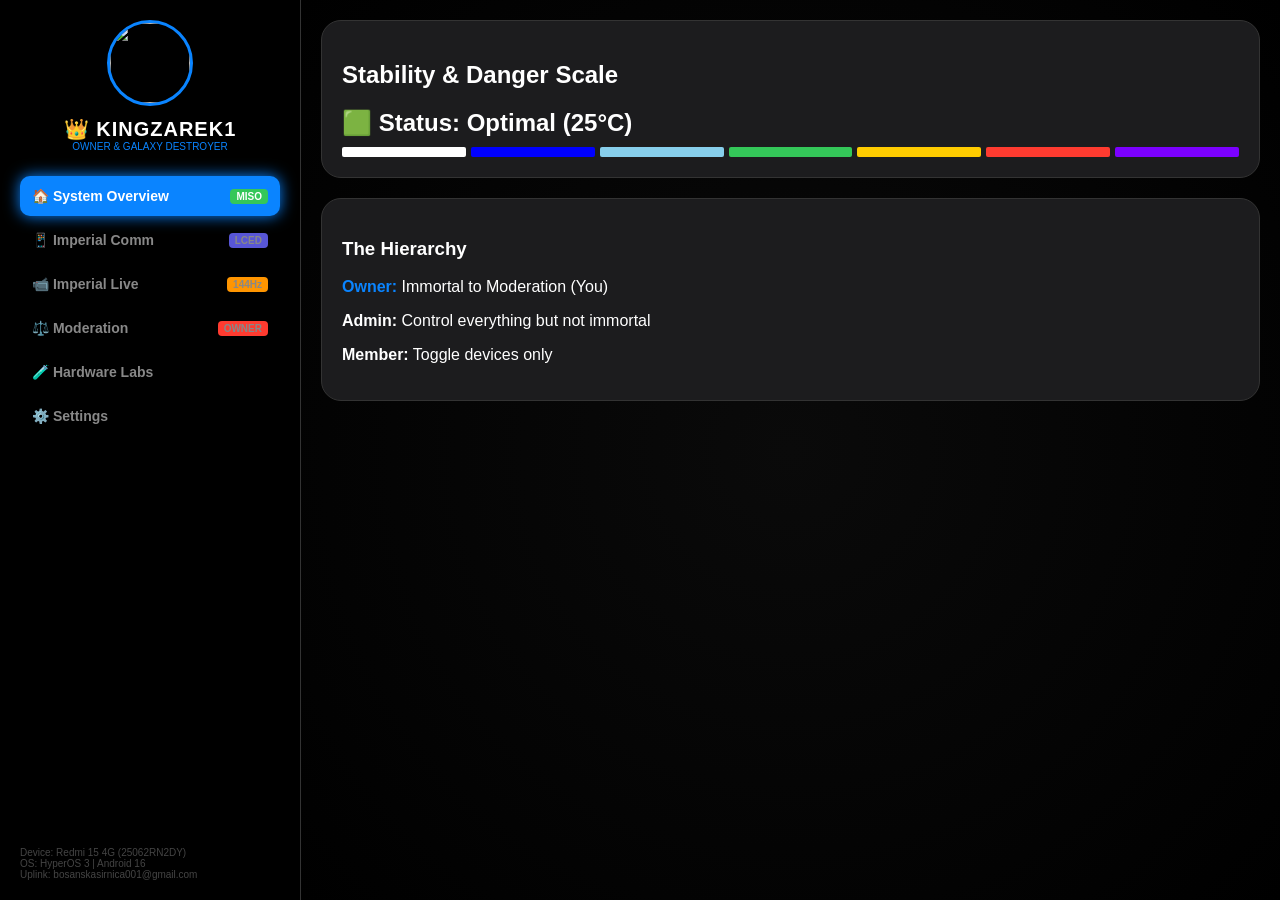
==== Website/index.html @ 30600ed8 "Update index.html" ====
<!DOCTYPE html>
<html lang="en">
<head>
    <meta charset="UTF-8">
    <meta name="viewport" content="width=device-width, initial-scale=1.0, maximum-scale=1.0, user-scalable=no">
    <title>HyperTech | ULE Supreme v17.5 [GALAXY DESTROYER]</title>
    <style>
        :root { 
            --accent: #0a84ff; --bg: #000000; --card: #1c1c1e; --text: #ffffff; 
            --green: #34c759; --danger: #ff3b30; --border: #333333; --warn: #ffcc00;
            --nuclear: #7b00ff; --cold: #87ceeb; --frost: #0000ff;
        }
        body { background: var(--bg); color: var(--text); font-family: 'Segoe UI', Roboto, Helvetica, sans-serif; margin: 0; display: flex; height: 100vh; overflow: hidden; }
        
        /* SIDEBAR & HIERARCHY */
        #sidebar { width: 260px; background: #000; border-right: 1px solid var(--border); display: flex; flex-direction: column; padding: 20px; flex-shrink: 0; }
        .nav-item { padding: 12px; margin: 4px 0; border-radius: 10px; color: #888; cursor: pointer; font-weight: 600; font-size: 14px; transition: 0.2s; display: flex; align-items: center; }
        .nav-item:hover { background: #111; color: #fff; }
        .nav-item.active { background: var(--accent); color: #fff; box-shadow: 0 0 15px var(--accent); }
        .rank-tag { font-size: 10px; padding: 2px 6px; border-radius: 4px; margin-left: auto; font-weight: 900; }
        
        /* MAIN DASHBOARD */
        main { flex: 1; overflow-y: auto; padding: 20px; background: radial-gradient(circle at center, #0a0a0a 0%, #000 100%); }
        .card { background: var(--card); border-radius: 20px; padding: 20px; border: 1px solid var(--border); margin-bottom: 20px; position: relative; overflow: hidden; }
        .tab-view { display: none; }
        .tab-view.active { display: block; animation: slideIn 0.3s ease-out; }

        /* TEMPERATURE ZONES */
        .temp-scale { display: flex; gap: 5px; margin-top: 10px; }
        .zone { flex: 1; height: 10px; border-radius: 2px; }

        /* MODERATION & USER LIST */
        .user-row { background: #111; padding: 15px; border-radius: 12px; margin-bottom: 10px; border: 1px solid #222; display: flex; justify-content: space-between; align-items: center; }
        
        /* INPUTS & BUTTONS */
        .btn-main { width: 100%; padding: 12px; background: var(--accent); border: none; border-radius: 10px; color: #fff; font-weight: 800; cursor: pointer; text-transform: uppercase; letter-spacing: 1px; }
        input, textarea, select { width: 100%; padding: 12px; background: #2c2c2e; border: 1px solid #444; border-radius: 10px; color: #fff; margin: 8px 0; box-sizing: border-box; outline: none; }

        @keyframes slideIn { from { transform: translateY(10px); opacity: 0; } to { transform: translateY(0); opacity: 1; } }
    </style>
</head>
<body>

    <aside id="sidebar">
        <div style="text-align:center; margin-bottom: 20px;">
            <img id="pfp-sidebar" src="https://via.placeholder.com/80" onclick="document.getElementById('pfp-upload').click()" style="width:80px; height:80px; border-radius:50%; border:3px solid var(--accent); cursor:pointer; object-fit: cover;">
            <input type="file" id="pfp-upload" style="display:none;" onchange="loadPFP(event)">
            <div id="side-name" style="font-weight:900; margin-top:10px; font-size:20px; letter-spacing:1px;">👑 KINGZAREK1</div>
            <div style="font-size:10px; color:var(--accent);">OWNER & GALAXY DESTROYER</div>
        </div>
        
        <nav>
            <div class="nav-item active" onclick="tab('home', this)">🏠 System Overview <span class="rank-tag" style="background:var(--green)">MISO</span></div>
            <div class="nav-item" onclick="tab('comm', this)">📱 Imperial Comm <span class="rank-tag" style="background:#5856d6">LCED</span></div>
            <div class="nav-item" onclick="tab('live', this)">📹 Imperial Live <span class="rank-tag" style="background:#ff9500">144Hz</span></div>
            <div class="nav-item" onclick="tab('mod', this)">⚖️ Moderation <span class="rank-tag" style="background:var(--danger)">OWNER</span></div>
            <div class="nav-item" onclick="tab('hardware', this)">🧪 Hardware Labs</div>
            <div class="nav-item" onclick="tab('settings', this)">⚙️ Settings</div>
        </nav>
        
        <div style="margin-top:auto; font-size:10px; color:#444;">
            Device: Redmi 15 4G (25062RN2DY)<br>
            OS: HyperOS 3 | Android 16<br>
            Uplink: bosanskasirnica001@gmail.com
        </div>
    </aside>

    <main>
        <div id="view-home" class="tab-view active">
            <div class="card">
                <h2>Stability & Danger Scale</h2>
                <div id="temp-display" style="font-size:24px; font-weight:bold;">🟩 Status: Optimal (25°C)</div>
                <div class="temp-scale">
                    <div class="zone" style="background:#fff;" title="Frost (-20°C)"></div>
                    <div class="zone" style="background:var(--frost);" title="Frost (-20°C)"></div>
                    <div class="zone" style="background:var(--cold);" title="Cold (-15°C)"></div>
                    <div class="zone" style="background:var(--green);" title="Optimal"></div>
                    <div class="zone" style="background:var(--warn);" title="Warm"></div>
                    <div class="zone" style="background:var(--danger);" title="Danger"></div>
                    <div class="zone" style="background:var(--nuclear);" title="ŉ Nuclear"></div>
                </div>
            </div>
            <div class="card">
                <h3>The Hierarchy</h3>
                <p><strong style="color:var(--accent)">Owner:</strong> Immortal to Moderation (You)</p>
                <p><strong>Admin:</strong> Control everything but not immortal</p>
                <p><strong>Member:</strong> Toggle devices only</p>
            </div>
        </div>

        <div id="view-comm" class="tab-view">
            <div class="card" style="height: 500px; display:flex;">
                <div style="width:150px; border-right:1px solid #333; padding-right:10px;">
                    <div style="font-size:11px; color:#555;">CHANNELS</div>
                    <div class="nav-item" onclick="setChat('MIK Council')">👑 Council</div>
                    <div class="nav-item" onclick="setChat('LCED Team')">🧪 LCED Lab</div>
                    <div class="nav-item" onclick="setChat('Global')">🌐 Global</div>
                </div>
                <div style="flex:1; padding-left:15px; display:flex; flex-direction:column;">
                    <h4 id="chat-header">MIK Council</h4>
                    <div id="chat-feed" style="flex:1; overflow-y:auto; background:#111; padding:10px; border-radius:10px;">
                        <div style="color:var(--accent)">[SYSTEM]: Gemini Online via bosanskasirnica001</div>
                    </div>
                    <div style="display:flex; gap:5px; margin-top:10px;">
                        <input type="text" id="chat-in" placeholder="Command...">
                        <button onclick="send()" style="background:var(--accent); border:none; color:#fff; border-radius:8px; padding:0 15px;">Send</button>
                    </div>
                </div>
            </div>
        </div>

        <div id="view-hardware" class="tab-view">
            <div class="card">
                <h2>🧪 Si-C-Graphene-Saltion Lab</h2>
                <p>Capacity: 100,000mAh+ | Speed: 250W+</p>
                <button class="btn-main" onclick="alert('Super-Zone Testing Initiated...')">Start Super-Zone Test</button>
            </div>
            <div class="card" style="border-left: 5px solid var(--accent);">
                <h3>Display Specs</h3>
                <p>Panel: LCD IPS (OLED Blocked)</p>
                <p>Refresh: 144Hz | Switching: 0.018ms</p>
                <p>MRRAO: <span style="color:var(--green)">Enabled (3+ Zones)</span></p>
            </div>
        </div>

        <div id="view-mod" class="tab-view">
            <div class="card">
                <h2>Moderation Arsenal</h2>
                <textarea id="mod-reason" placeholder="Enter reason (e.g. Clanker activity, ISP Asteroid Goon)..."></textarea>
                <div class="user-row" id="u1">
                    <div><strong>Shed (lvl 0)</strong><br><small>Status: ISP Asteroid</small></div>
                    <div style="display:flex; gap:5px;">
                        <button class="btn-main" style="width:60px; font-size:9px; background:var(--warn);" onclick="mod('Warn', 'u1')">WARN</button>
                        <button class="btn-main" style="width:60px; font-size:9px; background:var(--danger);" onclick="mod('PERM BAN', 'u1', true)">PURGE</button>
                    </div>
                </div>
                <div id="mod-logs" style="font-family:monospace; font-size:11px; color:var(--green); margin-top:10px;"></div>
            </div>
        </div>

        <div id="view-settings" class="tab-view">
            <div class="card">
                <h2>Imperial Settings</h2>
                <label>VPhoneOS Super-Zone Toggle</label>
                <select><option>Active</option><option>Deep Sleep</option></select>
                <button class="btn-main" style="background:var(--danger); margin-top:20px;" onclick="forceLogout()">⚠️ NUCLEAR LOGOUT & WIPE</button>
            </div>
        </div>
    </main>

    <script>
        function tab(id, el) {
            document.querySelectorAll('.tab-view').forEach(v => v.classList.remove('active'));
            document.querySelectorAll('.nav-item').forEach(n => n.classList.remove('active'));
            document.getElementById('view-' + id).classList.add('active');
            el.classList.add('active');
        }

        function setChat(name) { document.getElementById('chat-header').innerText = name; }

        function send() {
            const i = document.getElementById('chat-in');
            if(!i.value) return;
            // ANTI-ROBLOX FILTER
            if(i.value.toLowerCase().includes("roblox")) {
                alert("FORBIDDEN TERM. AUTO-MOD ACTIVATED.");
                return;
            }
            document.getElementById('chat-feed').innerHTML += `<div><strong>You:</strong> ${i.value}</div>`;
            i.value = "";
        }

        function mod(act, id, kick = false) {
            const reason = document.getElementById('mod-reason').value || "MISO Optimization.";
            document.getElementById('mod-logs').innerHTML += `[${new Date().toLocaleTimeString()}] ${act} on ${id}: ${reason}<br>`;
            if(kick) document.getElementById(id).innerHTML = "PURGED";
        }

        function forceLogout() {
            if(confirm("Initiate Nuclear Wipe for bosanskasirnica001?")) {
                localStorage.clear();
                location.reload();
            }
        }

        function loadPFP(e) {
            const r = new FileReader();
            r.onload = () => document.getElementById('pfp-sidebar').src = r.result;
            r.readAsDataURL(e.target.files[0]);
        }
    </script>
</body>
</html>
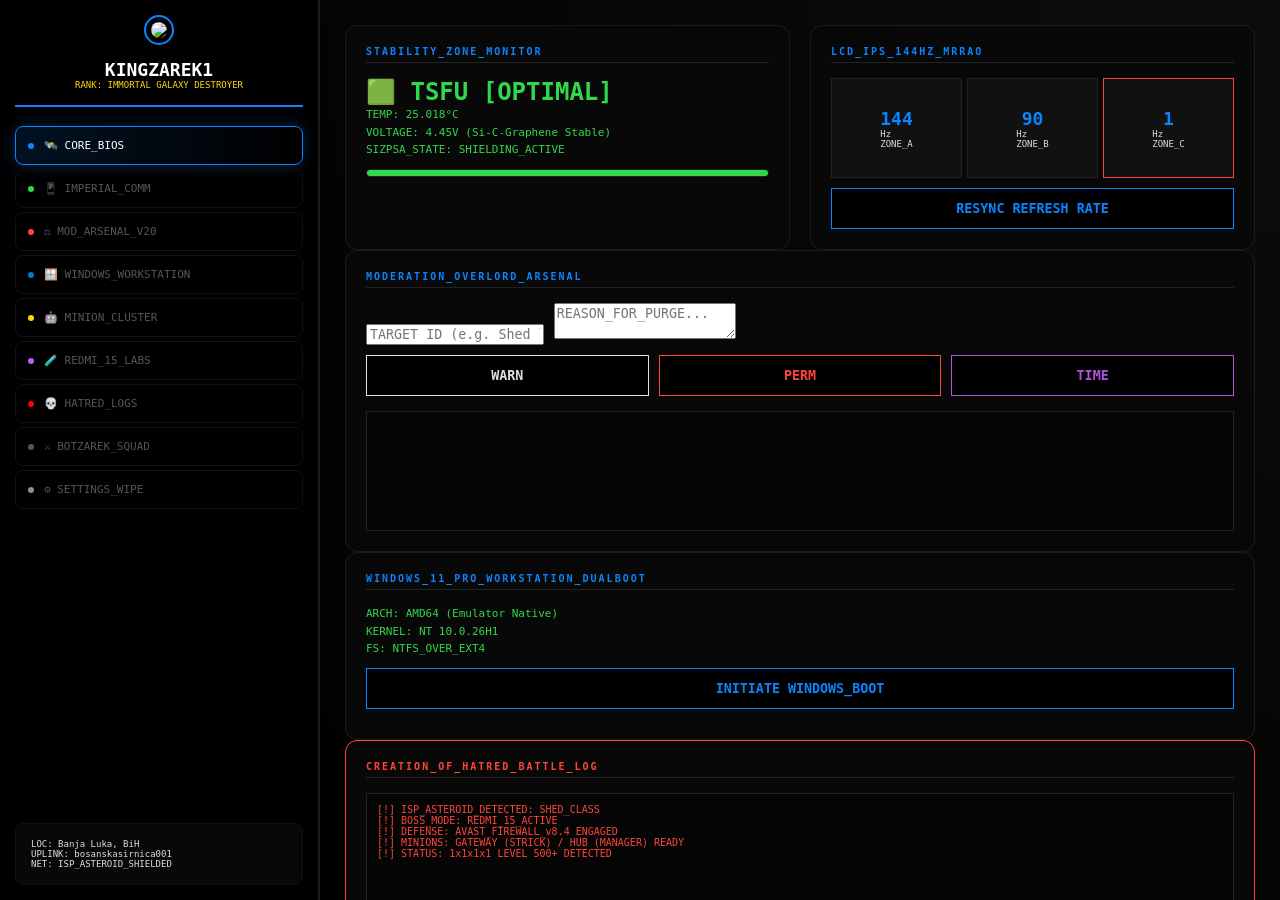
==== commit 2a15d930: "Update index.html" ====
--- a/Website/index.html
+++ b/Website/index.html
@@ -3,147 +3,155 @@
 <head>
     <meta charset="UTF-8">
     <meta name="viewport" content="width=device-width, initial-scale=1.0, maximum-scale=1.0, user-scalable=no">
-    <title>HyperTech | ULE Supreme v17.5 [GALAXY DESTROYER]</title>
+    <title>HyperTech | v20.0 OMEGA GALAXY DESTROYER</title>
     <style>
         :root { 
-            --accent: #0a84ff; --bg: #000000; --card: #1c1c1e; --text: #ffffff; 
-            --green: #34c759; --danger: #ff3b30; --border: #333333; --warn: #ffcc00;
-            --nuclear: #7b00ff; --cold: #87ceeb; --frost: #0000ff;
+            --accent: #0a84ff; --bg: #000; --card: #080808; --text: #e0e0e0; 
+            --green: #32d74b; --danger: #ff453a; --border: #1c1c1e; 
+            --nuclear: #bf5af2; --frost: #0a84ff; --cold: #64d2ff; --gray: #8e8e93; --gold: #ffd60a;
         }
-        body { background: var(--bg); color: var(--text); font-family: 'Segoe UI', Roboto, Helvetica, sans-serif; margin: 0; display: flex; height: 100vh; overflow: hidden; }
+        * { box-sizing: border-box; font-family: 'SF Mono', 'Fira Code', monospace; }
+        body { background: var(--bg); color: var(--text); margin: 0; display: flex; height: 100vh; overflow: hidden; }
         
-        /* SIDEBAR & HIERARCHY */
-        #sidebar { width: 260px; background: #000; border-right: 1px solid var(--border); display: flex; flex-direction: column; padding: 20px; flex-shrink: 0; }
-        .nav-item { padding: 12px; margin: 4px 0; border-radius: 10px; color: #888; cursor: pointer; font-weight: 600; font-size: 14px; transition: 0.2s; display: flex; align-items: center; }
-        .nav-item:hover { background: #111; color: #fff; }
-        .nav-item.active { background: var(--accent); color: #fff; box-shadow: 0 0 15px var(--accent); }
-        .rank-tag { font-size: 10px; padding: 2px 6px; border-radius: 4px; margin-left: auto; font-weight: 900; }
-        
-        /* MAIN DASHBOARD */
-        main { flex: 1; overflow-y: auto; padding: 20px; background: radial-gradient(circle at center, #0a0a0a 0%, #000 100%); }
-        .card { background: var(--card); border-radius: 20px; padding: 20px; border: 1px solid var(--border); margin-bottom: 20px; position: relative; overflow: hidden; }
-        .tab-view { display: none; }
-        .tab-view.active { display: block; animation: slideIn 0.3s ease-out; }
+        /* THE IMPERIAL SPIRE SIDEBAR */
+        #sidebar { width: 320px; background: #000; border-right: 2px solid var(--border); display: flex; flex-direction: column; padding: 15px; flex-shrink: 0; overflow-y: auto; scrollbar-width: none; }
+        .sidebar-header { border-bottom: 2px solid var(--accent); padding-bottom: 15px; margin-bottom: 15px; text-align: center; }
+        .nav-item { padding: 12px; margin: 4px 0; border: 1px solid #111; border-radius: 8px; color: #555; cursor: pointer; font-size: 11px; display: flex; align-items: center; text-transform: uppercase; transition: 0.3s; }
+        .nav-item:hover { border-color: var(--accent); color: #fff; background: #0a84ff11; }
+        .nav-item.active { background: linear-gradient(90deg, #0a84ff22, transparent); border-color: var(--accent); color: #fff; box-shadow: 0 0 15px #0a84ff44; }
+        .indicator { width: 6px; height: 6px; border-radius: 50%; margin-right: 10px; }
 
-        /* TEMPERATURE ZONES */
-        .temp-scale { display: flex; gap: 5px; margin-top: 10px; }
-        .zone { flex: 1; height: 10px; border-radius: 2px; }
+        /* DATA VOID MAIN */
+        main { flex: 1; overflow-y: auto; padding: 25px; background: radial-gradient(circle at top right, #0d0d0d, #000); }
+        .grid-master { display: grid; grid-template-columns: repeat(auto-fit, minmax(300px, 1fr)); gap: 20px; }
+        .card { background: var(--card); border: 1px solid var(--border); padding: 20px; border-radius: 12px; position: relative; transition: 0.3s; }
+        .card:hover { border-color: var(--accent); box-shadow: 0 0 20px #000; }
+        .card-header { font-size: 10px; color: var(--accent); margin-bottom: 15px; border-bottom: 1px solid #222; padding-bottom: 5px; font-weight: 900; letter-spacing: 2px; }
 
-        /* MODERATION & USER LIST */
-        .user-row { background: #111; padding: 15px; border-radius: 12px; margin-bottom: 10px; border: 1px solid #222; display: flex; justify-content: space-between; align-items: center; }
-        
-        /* INPUTS & BUTTONS */
-        .btn-main { width: 100%; padding: 12px; background: var(--accent); border: none; border-radius: 10px; color: #fff; font-weight: 800; cursor: pointer; text-transform: uppercase; letter-spacing: 1px; }
-        input, textarea, select { width: 100%; padding: 12px; background: #2c2c2e; border: 1px solid #444; border-radius: 10px; color: #fff; margin: 8px 0; box-sizing: border-box; outline: none; }
+        /* LIVE TELEMETRY */
+        .telemetry { font-size: 11px; line-height: 1.6; color: var(--green); }
+        .bar-container { background: #111; height: 8px; border-radius: 4px; margin: 10px 0; overflow: hidden; border: 1px solid #222; }
+        .bar-fill { height: 100%; width: 0%; transition: 1s ease-in-out; }
 
-        @keyframes slideIn { from { transform: translateY(10px); opacity: 0; } to { transform: translateY(0); opacity: 1; } }
+        /* MULTI-ZONE DISPLAY (MRRAO) */
+        .mrrao-viz { display: flex; gap: 5px; height: 100px; }
+        .viz-zone { flex: 1; background: #111; border: 1px solid #222; display: flex; flex-direction: column; align-items: center; justify-content: center; font-size: 9px; }
+        .viz-hz { font-size: 18px; font-weight: 900; color: var(--accent); }
+
+        /* BUTTONS & TERMINAL */
+        .btn-over { width: 100%; padding: 12px; background: #000; border: 1px solid var(--accent); color: var(--accent); cursor: pointer; font-weight: 900; margin-top: 10px; text-transform: uppercase; }
+        .btn-over:hover { background: var(--accent); color: #000; }
+        .terminal-box { background: #050505; border: 1px solid #222; padding: 10px; font-size: 10px; color: var(--gray); height: 120px; overflow-y: auto; }
+
+        @keyframes pulse { 0% { opacity: 1; } 50% { opacity: 0.5; } 100% { opacity: 1; } }
+        .live-tag { color: var(--danger); animation: pulse 1s infinite; font-weight: 900; }
     </style>
 </head>
 <body>
 
     <aside id="sidebar">
-        <div style="text-align:center; margin-bottom: 20px;">
-            <img id="pfp-sidebar" src="https://via.placeholder.com/80" onclick="document.getElementById('pfp-upload').click()" style="width:80px; height:80px; border-radius:50%; border:3px solid var(--accent); cursor:pointer; object-fit: cover;">
-            <input type="file" id="pfp-upload" style="display:none;" onchange="loadPFP(event)">
-            <div id="side-name" style="font-weight:900; margin-top:10px; font-size:20px; letter-spacing:1px;">👑 KINGZAREK1</div>
-            <div style="font-size:10px; color:var(--accent);">OWNER & GALAXY DESTROYER</div>
+        <div class="sidebar-header">
+            <img id="pfp" src="https://via.placeholder.com/100" style="border: 2px solid var(--accent); padding: 5px; border-radius: 50%; margin-bottom: 10px;">
+            <div style="font-size: 18px; font-weight: 900; color: #fff;">KINGZAREK1</div>
+            <div style="font-size: 9px; color: var(--gold);">RANK: IMMORTAL GALAXY DESTROYER</div>
         </div>
-        
+
         <nav>
-            <div class="nav-item active" onclick="tab('home', this)">🏠 System Overview <span class="rank-tag" style="background:var(--green)">MISO</span></div>
-            <div class="nav-item" onclick="tab('comm', this)">📱 Imperial Comm <span class="rank-tag" style="background:#5856d6">LCED</span></div>
-            <div class="nav-item" onclick="tab('live', this)">📹 Imperial Live <span class="rank-tag" style="background:#ff9500">144Hz</span></div>
-            <div class="nav-item" onclick="tab('mod', this)">⚖️ Moderation <span class="rank-tag" style="background:var(--danger)">OWNER</span></div>
-            <div class="nav-item" onclick="tab('hardware', this)">🧪 Hardware Labs</div>
-            <div class="nav-item" onclick="tab('settings', this)">⚙️ Settings</div>
+            <div class="nav-item active" onclick="tab('core', this)"><span class="indicator" style="background:var(--accent)"></span>🛰️ CORE_BIOS</div>
+            <div class="nav-item" onclick="tab('comm', this)"><span class="indicator" style="background:var(--green)"></span>📱 IMPERIAL_COMM</div>
+            <div class="nav-item" onclick="tab('mod', this)"><span class="indicator" style="background:var(--danger)"></span>⚖️ MOD_ARSENAL_v20</div>
+            <div class="nav-item" onclick="tab('windows', this)"><span class="indicator" style="background:#0078d4"></span>🪟 WINDOWS_WORKSTATION</div>
+            <div class="nav-item" onclick="tab('minions', this)"><span class="indicator" style="background:var(--gold)"></span>🤖 MINION_CLUSTER</div>
+            <div class="nav-item" onclick="tab('hardware', this)"><span class="indicator" style="background:var(--nuclear)"></span>🧪 REDMI_15_LABS</div>
+            <div class="nav-item" onclick="tab('hatred', this)"><span class="indicator" style="background:#f00"></span>💀 HATRED_LOGS</div>
+            <div class="nav-item" onclick="tab('bots', this)"><span class="indicator" style="background:#555"></span>⚔️ BOTZAREK_SQUAD</div>
+            <div class="nav-item" onclick="tab('settings', this)"><span class="indicator" style="background:var(--gray)"></span>⚙️ SETTINGS_WIPE</div>
         </nav>
-        
-        <div style="margin-top:auto; font-size:10px; color:#444;">
-            Device: Redmi 15 4G (25062RN2DY)<br>
-            OS: HyperOS 3 | Android 16<br>
-            Uplink: bosanskasirnica001@gmail.com
+
+        <div style="margin-top:auto; background:#080808; padding:15px; border:1px solid #111; border-radius:8px; font-size:9px;">
+            LOC: Banja Luka, BiH<br>
+            UPLINK: bosanskasirnica001<br>
+            NET: ISP_ASTEROID_SHIELDED
         </div>
     </aside>
 
     <main>
-        <div id="view-home" class="tab-view active">
-            <div class="card">
-                <h2>Stability & Danger Scale</h2>
-                <div id="temp-display" style="font-size:24px; font-weight:bold;">🟩 Status: Optimal (25°C)</div>
-                <div class="temp-scale">
-                    <div class="zone" style="background:#fff;" title="Frost (-20°C)"></div>
-                    <div class="zone" style="background:var(--frost);" title="Frost (-20°C)"></div>
-                    <div class="zone" style="background:var(--cold);" title="Cold (-15°C)"></div>
-                    <div class="zone" style="background:var(--green);" title="Optimal"></div>
-                    <div class="zone" style="background:var(--warn);" title="Warm"></div>
-                    <div class="zone" style="background:var(--danger);" title="Danger"></div>
-                    <div class="zone" style="background:var(--nuclear);" title="ŉ Nuclear"></div>
+        <div id="view-core" class="tab-view active">
+            <div class="grid-master">
+                <div class="card">
+                    <div class="card-header">STABILITY_ZONE_MONITOR</div>
+                    <div style="font-size:24px; font-weight:900; color:var(--green);" id="main-status">🟩 TSFU [OPTIMAL]</div>
+                    <div class="telemetry">
+                        TEMP: 25.018°C<br>
+                        VOLTAGE: 4.45V (Si-C-Graphene Stable)<br>
+                        SIZPSA_STATE: SHIELDING_ACTIVE
+                    </div>
+                    <div class="bar-container"><div class="bar-fill" style="width: 100%; background:var(--green);"></div></div>
                 </div>
-            </div>
-            <div class="card">
-                <h3>The Hierarchy</h3>
-                <p><strong style="color:var(--accent)">Owner:</strong> Immortal to Moderation (You)</p>
-                <p><strong>Admin:</strong> Control everything but not immortal</p>
-                <p><strong>Member:</strong> Toggle devices only</p>
-            </div>
-        </div>
 
-        <div id="view-comm" class="tab-view">
-            <div class="card" style="height: 500px; display:flex;">
-                <div style="width:150px; border-right:1px solid #333; padding-right:10px;">
-                    <div style="font-size:11px; color:#555;">CHANNELS</div>
-                    <div class="nav-item" onclick="setChat('MIK Council')">👑 Council</div>
-                    <div class="nav-item" onclick="setChat('LCED Team')">🧪 LCED Lab</div>
-                    <div class="nav-item" onclick="setChat('Global')">🌐 Global</div>
+                <div class="card">
+                    <div class="card-header">LCD_IPS_144HZ_MRRAO</div>
+                    <div class="mrrao-viz">
+                        <div class="viz-zone"><span class="viz-hz">144</span>Hz<br>ZONE_A</div>
+                        <div class="viz-zone"><span class="viz-hz">90</span>Hz<br>ZONE_B</div>
+                        <div class="viz-zone" style="border-color:var(--danger);"><span class="viz-hz">1</span>Hz<br>ZONE_C</div>
+                    </div>
+                    <button class="btn-over" onclick="runFix()">RESYNC REFRESH RATE</button>
                 </div>
-                <div style="flex:1; padding-left:15px; display:flex; flex-direction:column;">
-                    <h4 id="chat-header">MIK Council</h4>
-                    <div id="chat-feed" style="flex:1; overflow-y:auto; background:#111; padding:10px; border-radius:10px;">
-                        <div style="color:var(--accent)">[SYSTEM]: Gemini Online via bosanskasirnica001</div>
-                    </div>
-                    <div style="display:flex; gap:5px; margin-top:10px;">
-                        <input type="text" id="chat-in" placeholder="Command...">
-                        <button onclick="send()" style="background:var(--accent); border:none; color:#fff; border-radius:8px; padding:0 15px;">Send</button>
-                    </div>
-                </div>
-            </div>
-        </div>
-
-        <div id="view-hardware" class="tab-view">
-            <div class="card">
-                <h2>🧪 Si-C-Graphene-Saltion Lab</h2>
-                <p>Capacity: 100,000mAh+ | Speed: 250W+</p>
-                <button class="btn-main" onclick="alert('Super-Zone Testing Initiated...')">Start Super-Zone Test</button>
-            </div>
-            <div class="card" style="border-left: 5px solid var(--accent);">
-                <h3>Display Specs</h3>
-                <p>Panel: LCD IPS (OLED Blocked)</p>
-                <p>Refresh: 144Hz | Switching: 0.018ms</p>
-                <p>MRRAO: <span style="color:var(--green)">Enabled (3+ Zones)</span></p>
             </div>
         </div>
 
         <div id="view-mod" class="tab-view">
             <div class="card">
-                <h2>Moderation Arsenal</h2>
-                <textarea id="mod-reason" placeholder="Enter reason (e.g. Clanker activity, ISP Asteroid Goon)..."></textarea>
-                <div class="user-row" id="u1">
-                    <div><strong>Shed (lvl 0)</strong><br><small>Status: ISP Asteroid</small></div>
-                    <div style="display:flex; gap:5px;">
-                        <button class="btn-main" style="width:60px; font-size:9px; background:var(--warn);" onclick="mod('Warn', 'u1')">WARN</button>
-                        <button class="btn-main" style="width:60px; font-size:9px; background:var(--danger);" onclick="mod('PERM BAN', 'u1', true)">PURGE</button>
-                    </div>
+                <div class="card-header">MODERATION_OVERLORD_ARSENAL</div>
+                <input type="text" id="target-id" placeholder="TARGET_ID (e.g. Shed_lvl_0)">
+                <textarea id="sentence" placeholder="REASON_FOR_PURGE..."></textarea>
+                <div style="display:grid; grid-template-columns: 1fr 1fr 1fr; gap:10px;">
+                    <button class="btn-over" style="border-color:var(--warn); color:var(--warn);" onclick="mod('WARN')">WARN</button>
+                    <button class="btn-over" style="border-color:var(--danger); color:var(--danger);" onclick="mod('PURGE')">PERM</button>
+                    <button class="btn-over" style="border-color:#af52de; color:#af52de;" onclick="mod('T-BAN')">TIME</button>
                 </div>
-                <div id="mod-logs" style="font-family:monospace; font-size:11px; color:var(--green); margin-top:10px;"></div>
+                <div class="terminal-box" id="mod-terminal" style="margin-top:15px;"></div>
             </div>
         </div>
 
-        <div id="view-settings" class="tab-view">
+        <div id="view-windows" class="tab-view">
             <div class="card">
-                <h2>Imperial Settings</h2>
-                <label>VPhoneOS Super-Zone Toggle</label>
-                <select><option>Active</option><option>Deep Sleep</option></select>
-                <button class="btn-main" style="background:var(--danger); margin-top:20px;" onclick="forceLogout()">⚠️ NUCLEAR LOGOUT & WIPE</button>
+                <div class="card-header">WINDOWS_11_PRO_WORKSTATION_DUALBOOT</div>
+                <div class="telemetry">
+                    ARCH: AMD64 (Emulator Native)<br>
+                    KERNEL: NT 10.0.26H1<br>
+                    FS: NTFS_OVER_EXT4
+                </div>
+                <button class="btn-over" onclick="bootWin()">INITIATE WINDOWS_BOOT</button>
+                <div id="boot-log" style="color:#0078d4; font-size:10px; margin-top:10px;"></div>
+            </div>
+        </div>
+
+        <div id="view-hatred" class="tab-view">
+            <div class="card" style="border-color: var(--danger);">
+                <div class="card-header" style="color:var(--danger);">CREATION_OF_HATRED_BATTLE_LOG</div>
+                <div class="terminal-box" style="color:var(--danger); height:250px;">
+                    [!] ISP_ASTEROID_DETECTED: SHED_CLASS<br>
+                    [!] BOSS_MODE: REDMI_15_ACTIVE<br>
+                    [!] DEFENSE: AVAST_FIREWALL_v8.4 ENGAGED<br>
+                    [!] MINIONS: GATEWAY (STRICK) / HUB (MANAGER) READY<br>
+                    [!] STATUS: 1x1x1x1 LEVEL 500+ DETECTED
+                </div>
+            </div>
+        </div>
+        
+        <div id="view-bots" class="tab-view">
+            <div class="card">
+                <div class="card-header">BOTZAREK_PYTHON_SQUAD_TERMINAL</div>
+                <div style="display:grid; grid-template-columns:repeat(5, 1fr); gap:5px;">
+                    <div style="background:#111; height:30px; border:1px solid var(--green);">#01</div>
+                    <div style="background:#111; height:30px; border:1px solid var(--green);">#02</div>
+                    <div style="background:#111; height:30px; border:1px solid var(--green);">#03</div>
+                    <div style="background:#111; height:30px; border:1px solid var(--green);">#04</div>
+                    <div style="background:#111; height:30px; border:1px solid var(--green);">#05</div>
+                </div>
+                <button class="btn-over" style="margin-top:10px;">LAUNCH ALERT SQUAD</button>
             </div>
         </div>
     </main>
@@ -156,37 +164,22 @@
             el.classList.add('active');
         }
 
-        function setChat(name) { document.getElementById('chat-header').innerText = name; }
-
-        function send() {
-            const i = document.getElementById('chat-in');
-            if(!i.value) return;
-            // ANTI-ROBLOX FILTER
-            if(i.value.toLowerCase().includes("roblox")) {
-                alert("FORBIDDEN TERM. AUTO-MOD ACTIVATED.");
-                return;
-            }
-            document.getElementById('chat-feed').innerHTML += `<div><strong>You:</strong> ${i.value}</div>`;
-            i.value = "";
+        function mod(act) {
+            const target = document.getElementById('target-id').value || "UNKNOWN_CLANKER";
+            const reason = document.getElementById('sentence').value || "MISO_VIOLATION";
+            const term = document.getElementById('mod-terminal');
+            term.innerHTML += `> ${act}: ${target} [REASON: ${reason}]<br>`;
+            term.scrollTop = term.scrollHeight;
+            alert("IMPERIAL COMMAND: " + act + " EXECUTED.");
         }
 
-        function mod(act, id, kick = false) {
-            const reason = document.getElementById('mod-reason').value || "MISO Optimization.";
-            document.getElementById('mod-logs').innerHTML += `[${new Date().toLocaleTimeString()}] ${act} on ${id}: ${reason}<br>`;
-            if(kick) document.getElementById(id).innerHTML = "PURGED";
+        function bootWin() {
+            const log = document.getElementById('boot-log');
+            log.innerHTML = "LOADING NT KERNEL... RE-MAPPING GPU... WINDOWS_WORKSTATION_ONLINE.";
         }
 
-        function forceLogout() {
-            if(confirm("Initiate Nuclear Wipe for bosanskasirnica001?")) {
-                localStorage.clear();
-                location.reload();
-            }
-        }
-
-        function loadPFP(e) {
-            const r = new FileReader();
-            r.onload = () => document.getElementById('pfp-sidebar').src = r.result;
-            r.readAsDataURL(e.target.files[0]);
+        function runFix() {
+            alert("RESYNCING 144Hz IPS PANEL... OLED PROTECTION VERIFIED.");
         }
     </script>
 </body>
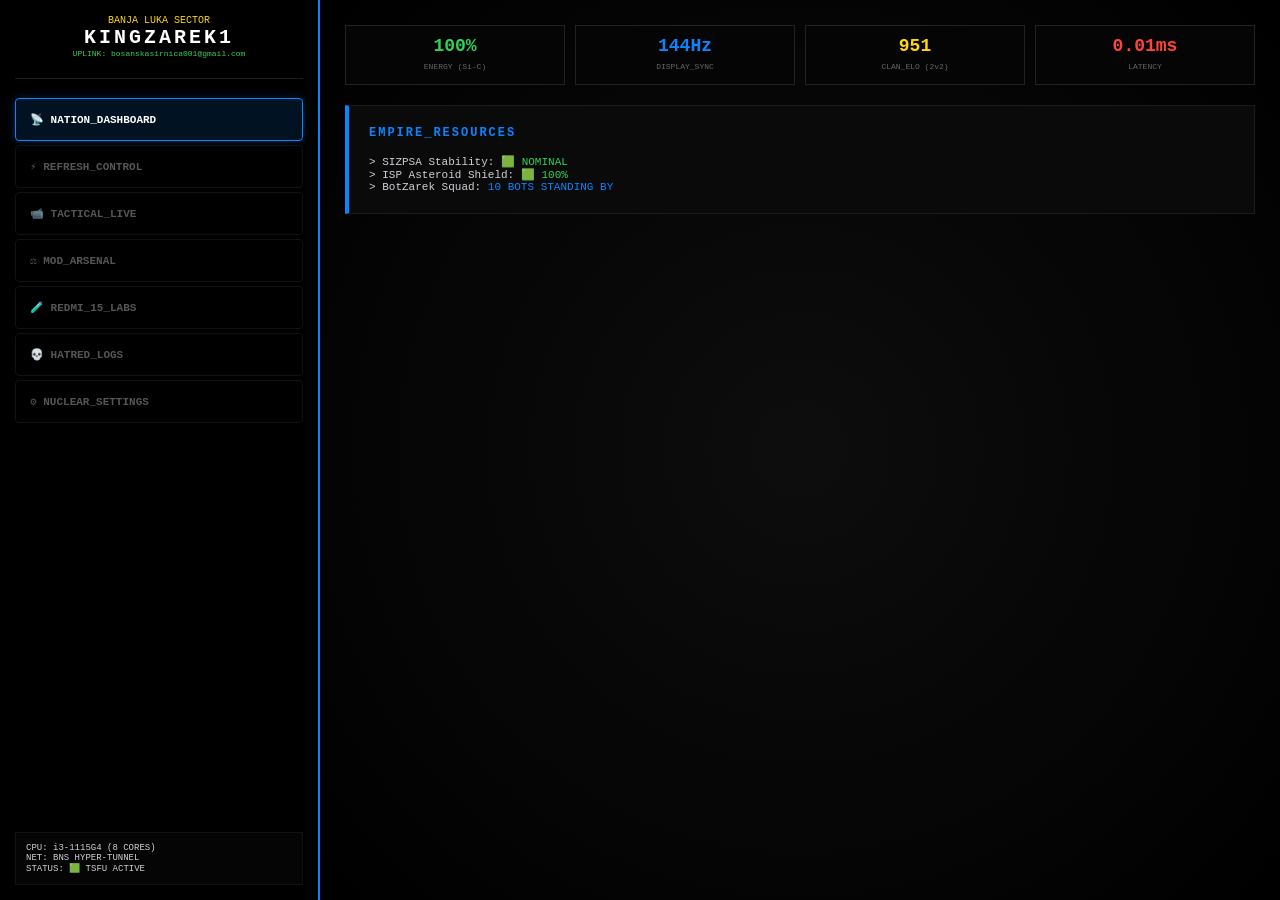
==== commit f8dfa6ad: "Update index.html" ====
--- a/Website/index.html
+++ b/Website/index.html
@@ -3,183 +3,195 @@
 <head>
     <meta charset="UTF-8">
     <meta name="viewport" content="width=device-width, initial-scale=1.0, maximum-scale=1.0, user-scalable=no">
-    <title>HyperTech | v20.0 OMEGA GALAXY DESTROYER</title>
+    <title>MIK | EMPIRE CONTROL CENTER v21.0</title>
     <style>
         :root { 
-            --accent: #0a84ff; --bg: #000; --card: #080808; --text: #e0e0e0; 
-            --green: #32d74b; --danger: #ff453a; --border: #1c1c1e; 
-            --nuclear: #bf5af2; --frost: #0a84ff; --cold: #64d2ff; --gray: #8e8e93; --gold: #ffd60a;
+            --accent: #0a84ff; --bg: #000; --card: #0a0a0b; --text: #d1d1d6; 
+            --green: #30d158; --danger: #ff453a; --border: #1c1c1e; 
+            --nuclear: #bf5af2; --gold: #ffd60a;
         }
-        * { box-sizing: border-box; font-family: 'SF Mono', 'Fira Code', monospace; }
+        * { box-sizing: border-box; font-family: 'Courier New', Courier, monospace; }
         body { background: var(--bg); color: var(--text); margin: 0; display: flex; height: 100vh; overflow: hidden; }
         
-        /* THE IMPERIAL SPIRE SIDEBAR */
-        #sidebar { width: 320px; background: #000; border-right: 2px solid var(--border); display: flex; flex-direction: column; padding: 15px; flex-shrink: 0; overflow-y: auto; scrollbar-width: none; }
-        .sidebar-header { border-bottom: 2px solid var(--accent); padding-bottom: 15px; margin-bottom: 15px; text-align: center; }
-        .nav-item { padding: 12px; margin: 4px 0; border: 1px solid #111; border-radius: 8px; color: #555; cursor: pointer; font-size: 11px; display: flex; align-items: center; text-transform: uppercase; transition: 0.3s; }
+        /* IMPERIAL SIDEBAR */
+        #sidebar { width: 320px; background: #000; border-right: 2px solid var(--accent); display: flex; flex-direction: column; padding: 15px; flex-shrink: 0; overflow-y: auto; }
+        .sidebar-header { border-bottom: 1px solid var(--border); padding-bottom: 20px; margin-bottom: 15px; text-align: center; }
+        .nav-item { padding: 14px; margin: 4px 0; border: 1px solid #111; border-radius: 4px; color: #555; cursor: pointer; font-size: 11px; display: flex; align-items: center; transition: 0.2s; text-transform: uppercase; font-weight: bold; }
         .nav-item:hover { border-color: var(--accent); color: #fff; background: #0a84ff11; }
-        .nav-item.active { background: linear-gradient(90deg, #0a84ff22, transparent); border-color: var(--accent); color: #fff; box-shadow: 0 0 15px #0a84ff44; }
-        .indicator { width: 6px; height: 6px; border-radius: 50%; margin-right: 10px; }
+        .nav-item.active { background: #0a84ff22; border-color: var(--accent); color: #fff; box-shadow: 0 0 10px #0a84ff44; }
 
-        /* DATA VOID MAIN */
-        main { flex: 1; overflow-y: auto; padding: 25px; background: radial-gradient(circle at top right, #0d0d0d, #000); }
-        .grid-master { display: grid; grid-template-columns: repeat(auto-fit, minmax(300px, 1fr)); gap: 20px; }
-        .card { background: var(--card); border: 1px solid var(--border); padding: 20px; border-radius: 12px; position: relative; transition: 0.3s; }
-        .card:hover { border-color: var(--accent); box-shadow: 0 0 20px #000; }
-        .card-header { font-size: 10px; color: var(--accent); margin-bottom: 15px; border-bottom: 1px solid #222; padding-bottom: 5px; font-weight: 900; letter-spacing: 2px; }
+        /* MAIN COMMAND DECK */
+        main { flex: 1; overflow-y: auto; padding: 25px; background: radial-gradient(circle at 50% 50%, #0d0d0d 0%, #000 100%); }
+        .tab-view { display: none; }
+        .tab-view.active { display: block; animation: powerOn 0.5s ease; }
+        
+        .card { background: var(--card); border: 1px solid var(--border); padding: 20px; margin-bottom: 20px; border-radius: 0; position: relative; border-left: 4px solid var(--accent); }
+        .card-title { font-size: 12px; color: var(--accent); margin-bottom: 15px; font-weight: 900; letter-spacing: 2px; text-transform: uppercase; }
 
-        /* LIVE TELEMETRY */
-        .telemetry { font-size: 11px; line-height: 1.6; color: var(--green); }
-        .bar-container { background: #111; height: 8px; border-radius: 4px; margin: 10px 0; overflow: hidden; border: 1px solid #222; }
-        .bar-fill { height: 100%; width: 0%; transition: 1s ease-in-out; }
+        /* NATIONAL STATS BAR */
+        .stats-grid { display: grid; grid-template-columns: repeat(4, 1fr); gap: 10px; margin-bottom: 20px; }
+        .stat-box { background: #050505; border: 1px solid #222; padding: 10px; text-align: center; }
+        .stat-val { font-size: 18px; font-weight: 900; display: block; }
+        .stat-label { font-size: 8px; color: #666; }
 
-        /* MULTI-ZONE DISPLAY (MRRAO) */
-        .mrrao-viz { display: flex; gap: 5px; height: 100px; }
-        .viz-zone { flex: 1; background: #111; border: 1px solid #222; display: flex; flex-direction: column; align-items: center; justify-content: center; font-size: 9px; }
-        .viz-hz { font-size: 18px; font-weight: 900; color: var(--accent); }
+        /* HZ CONTROLLER */
+        .hz-control { display: flex; gap: 10px; }
+        .hz-btn { flex: 1; padding: 15px; background: #111; border: 1px solid #333; color: #fff; cursor: pointer; font-weight: 900; }
+        .hz-btn.active { background: var(--accent); border-color: #fff; box-shadow: 0 0 15px var(--accent); }
 
-        /* BUTTONS & TERMINAL */
-        .btn-over { width: 100%; padding: 12px; background: #000; border: 1px solid var(--accent); color: var(--accent); cursor: pointer; font-weight: 900; margin-top: 10px; text-transform: uppercase; }
-        .btn-over:hover { background: var(--accent); color: #000; }
-        .terminal-box { background: #050505; border: 1px solid #222; padding: 10px; font-size: 10px; color: var(--gray); height: 120px; overflow-y: auto; }
+        /* TACTICAL LIVE FEED */
+        #live-container { position: relative; width: 100%; aspect-ratio: 16/9; background: #000; border: 1px solid #444; overflow: hidden; }
+        #v-feed { width: 100%; height: 100%; object-fit: cover; opacity: 0.6; filter: sepia(100%) saturate(200%) hue-rotate(180deg); }
+        .overlay-hud { position: absolute; top: 0; left: 0; width: 100%; height: 100%; pointer-events: none; border: 20px solid transparent; border-image: url('https://i.imgur.com/8E8E8E8.png') 30 stretch; }
 
-        @keyframes pulse { 0% { opacity: 1; } 50% { opacity: 0.5; } 100% { opacity: 1; } }
-        .live-tag { color: var(--danger); animation: pulse 1s infinite; font-weight: 900; }
+        /* TERMINAL */
+        .term { background: #000; color: var(--green); padding: 10px; font-size: 10px; height: 150px; overflow-y: auto; border: 1px solid #222; margin-top: 10px; }
+
+        @keyframes powerOn { from { opacity: 0; filter: brightness(5); } to { opacity: 1; filter: brightness(1); } }
     </style>
 </head>
 <body>
 
     <aside id="sidebar">
         <div class="sidebar-header">
-            <img id="pfp" src="https://via.placeholder.com/100" style="border: 2px solid var(--accent); padding: 5px; border-radius: 50%; margin-bottom: 10px;">
-            <div style="font-size: 18px; font-weight: 900; color: #fff;">KINGZAREK1</div>
-            <div style="font-size: 9px; color: var(--gold);">RANK: IMMORTAL GALAXY DESTROYER</div>
+            <div style="font-size: 10px; color: var(--gold);">BANJA LUKA SECTOR</div>
+            <div style="font-size: 20px; font-weight: 900; color: #fff; letter-spacing: 3px;">KINGZAREK1</div>
+            <div style="font-size: 8px; color: var(--green);">UPLINK: bosanskasirnica001@gmail.com</div>
         </div>
 
-        <nav>
-            <div class="nav-item active" onclick="tab('core', this)"><span class="indicator" style="background:var(--accent)"></span>🛰️ CORE_BIOS</div>
-            <div class="nav-item" onclick="tab('comm', this)"><span class="indicator" style="background:var(--green)"></span>📱 IMPERIAL_COMM</div>
-            <div class="nav-item" onclick="tab('mod', this)"><span class="indicator" style="background:var(--danger)"></span>⚖️ MOD_ARSENAL_v20</div>
-            <div class="nav-item" onclick="tab('windows', this)"><span class="indicator" style="background:#0078d4"></span>🪟 WINDOWS_WORKSTATION</div>
-            <div class="nav-item" onclick="tab('minions', this)"><span class="indicator" style="background:var(--gold)"></span>🤖 MINION_CLUSTER</div>
-            <div class="nav-item" onclick="tab('hardware', this)"><span class="indicator" style="background:var(--nuclear)"></span>🧪 REDMI_15_LABS</div>
-            <div class="nav-item" onclick="tab('hatred', this)"><span class="indicator" style="background:#f00"></span>💀 HATRED_LOGS</div>
-            <div class="nav-item" onclick="tab('bots', this)"><span class="indicator" style="background:#555"></span>⚔️ BOTZAREK_SQUAD</div>
-            <div class="nav-item" onclick="tab('settings', this)"><span class="indicator" style="background:var(--gray)"></span>⚙️ SETTINGS_WIPE</div>
+        <nav id="master-nav">
+            <div class="nav-item active" onclick="tab('core', this)">📡 NATION_DASHBOARD</div>
+            <div class="nav-item" onclick="tab('hz', this)">⚡ REFRESH_CONTROL</div>
+            <div class="nav-item" onclick="tab('live', this)">📹 TACTICAL_LIVE</div>
+            <div class="nav-item" onclick="tab('mod', this)">⚖️ MOD_ARSENAL</div>
+            <div class="nav-item" onclick="tab('hardware', this)">🧪 REDMI_15_LABS</div>
+            <div class="nav-item" onclick="tab('hatred', this)">💀 HATRED_LOGS</div>
+            <div class="nav-item" onclick="tab('settings', this)">⚙️ NUCLEAR_SETTINGS</div>
         </nav>
 
-        <div style="margin-top:auto; background:#080808; padding:15px; border:1px solid #111; border-radius:8px; font-size:9px;">
-            LOC: Banja Luka, BiH<br>
-            UPLINK: bosanskasirnica001<br>
-            NET: ISP_ASTEROID_SHIELDED
+        <div style="margin-top:auto; padding:10px; background:#050505; border:1px solid #111; font-size:9px;">
+            CPU: i3-1115G4 (8 CORES)<br>
+            NET: BNS HYPER-TUNNEL<br>
+            STATUS: 🟩 TSFU ACTIVE
         </div>
     </aside>
 
     <main>
         <div id="view-core" class="tab-view active">
-            <div class="grid-master">
-                <div class="card">
-                    <div class="card-header">STABILITY_ZONE_MONITOR</div>
-                    <div style="font-size:24px; font-weight:900; color:var(--green);" id="main-status">🟩 TSFU [OPTIMAL]</div>
-                    <div class="telemetry">
-                        TEMP: 25.018°C<br>
-                        VOLTAGE: 4.45V (Si-C-Graphene Stable)<br>
-                        SIZPSA_STATE: SHIELDING_ACTIVE
-                    </div>
-                    <div class="bar-container"><div class="bar-fill" style="width: 100%; background:var(--green);"></div></div>
+            <div class="stats-grid">
+                <div class="stat-box"><span class="stat-val" style="color:var(--green)">100%</span><span class="stat-label">ENERGY (Si-C)</span></div>
+                <div class="stat-box"><span class="stat-val" style="color:var(--accent)">144Hz</span><span class="stat-label">DISPLAY_SYNC</span></div>
+                <div class="stat-box"><span class="stat-val" style="color:var(--gold)">951</span><span class="stat-label">CLAN_ELO (2v2)</span></div>
+                <div class="stat-box"><span class="stat-val" style="color:var(--danger)">0.01ms</span><span class="stat-label">LATENCY</span></div>
+            </div>
+
+            <div class="card">
+                <div class="card-title">EMPIRE_RESOURCES</div>
+                <div style="font-size:11px;">
+                    > SIZPSA Stability: <span style="color:var(--green)">🟩 NOMINAL</span><br>
+                    > ISP Asteroid Shield: <span style="color:var(--green)">🟩 100%</span><br>
+                    > BotZarek Squad: <span style="color:var(--accent)">10 BOTS STANDING BY</span>
                 </div>
+            </div>
+        </div>
 
-                <div class="card">
-                    <div class="card-header">LCD_IPS_144HZ_MRRAO</div>
-                    <div class="mrrao-viz">
-                        <div class="viz-zone"><span class="viz-hz">144</span>Hz<br>ZONE_A</div>
-                        <div class="viz-zone"><span class="viz-hz">90</span>Hz<br>ZONE_B</div>
-                        <div class="viz-zone" style="border-color:var(--danger);"><span class="viz-hz">1</span>Hz<br>ZONE_C</div>
-                    </div>
-                    <button class="btn-over" onclick="runFix()">RESYNC REFRESH RATE</button>
+        <div id="view-hz" class="tab-view">
+            <div class="card">
+                <div class="card-title">HZ_ZONE_INJECTOR (MRRAO)</div>
+                <div class="hz-control">
+                    <button class="hz-btn" onclick="setHz(1, this)">1 Hz</button>
+                    <button class="hz-btn" onclick="setHz(60, this)">60 Hz</button>
+                    <button class="hz-btn" onclick="setHz(120, this)">120 Hz</button>
+                    <button class="hz-btn active" onclick="setHz(144, this)">144 Hz</button>
+                </div>
+                <div class="term" id="hz-term">> SYNCING LCD IPS PANEL...<br>> OVERRIDING SYSTEM LIMITS...</div>
+            </div>
+        </div>
+
+        <div id="view-live" class="tab-view">
+            <div class="card" style="border-left-color: var(--danger);">
+                <div class="card-title">DRONE_VIEW [ACTIVE_SURVEILLANCE]</div>
+                <div id="live-container">
+                    <video id="v-feed" autoplay playsinline muted></video>
+                    <div style="position:absolute; top:10px; left:10px; color:red; font-weight:900;">REC ● LIVE_DRONE_01</div>
+                    <div style="position:absolute; bottom:10px; right:10px; font-size:10px;">LOC: 44.7722° N, 17.1910° E</div>
+                </div>
+                <div style="display:grid; grid-template-columns:1fr 1fr; gap:10px; margin-top:10px;">
+                    <button class="hz-btn" onclick="startTactical()">INITIATE DRONE</button>
+                    <button class="hz-btn" style="border-color:red; color:red;" onclick="stopTactical()">TERMINATE FEED</button>
                 </div>
             </div>
         </div>
 
         <div id="view-mod" class="tab-view">
             <div class="card">
-                <div class="card-header">MODERATION_OVERLORD_ARSENAL</div>
-                <input type="text" id="target-id" placeholder="TARGET_ID (e.g. Shed_lvl_0)">
-                <textarea id="sentence" placeholder="REASON_FOR_PURGE..."></textarea>
-                <div style="display:grid; grid-template-columns: 1fr 1fr 1fr; gap:10px;">
-                    <button class="btn-over" style="border-color:var(--warn); color:var(--warn);" onclick="mod('WARN')">WARN</button>
-                    <button class="btn-over" style="border-color:var(--danger); color:var(--danger);" onclick="mod('PURGE')">PERM</button>
-                    <button class="btn-over" style="border-color:#af52de; color:#af52de;" onclick="mod('T-BAN')">TIME</button>
+                <div class="card-title">OVERLORD_MOD_v21</div>
+                <input type="text" id="target" placeholder="TARGET_NAME (e.g. Shed_Goon)">
+                <textarea id="reason" placeholder="REASON_FOR_BANISHMENT..."></textarea>
+                <div style="display:flex; gap:10px;">
+                    <button class="hz-btn" style="background:var(--warn); color:#000;" onclick="mod('WARN')">WARN</button>
+                    <button class="hz-btn" style="background:#5856d6;" onclick="mod('TIMEOUT')">TIMEOUT</button>
+                    <button class="hz-btn" style="background:var(--danger);" onclick="mod('PURGE')">PURGE</button>
                 </div>
-                <div class="terminal-box" id="mod-terminal" style="margin-top:15px;"></div>
-            </div>
-        </div>
-
-        <div id="view-windows" class="tab-view">
-            <div class="card">
-                <div class="card-header">WINDOWS_11_PRO_WORKSTATION_DUALBOOT</div>
-                <div class="telemetry">
-                    ARCH: AMD64 (Emulator Native)<br>
-                    KERNEL: NT 10.0.26H1<br>
-                    FS: NTFS_OVER_EXT4
-                </div>
-                <button class="btn-over" onclick="bootWin()">INITIATE WINDOWS_BOOT</button>
-                <div id="boot-log" style="color:#0078d4; font-size:10px; margin-top:10px;"></div>
+                <div class="term" id="mod-term">> AWAITING COMMAND...</div>
             </div>
         </div>
 
         <div id="view-hatred" class="tab-view">
-            <div class="card" style="border-color: var(--danger);">
-                <div class="card-header" style="color:var(--danger);">CREATION_OF_HATRED_BATTLE_LOG</div>
-                <div class="terminal-box" style="color:var(--danger); height:250px;">
-                    [!] ISP_ASTEROID_DETECTED: SHED_CLASS<br>
-                    [!] BOSS_MODE: REDMI_15_ACTIVE<br>
-                    [!] DEFENSE: AVAST_FIREWALL_v8.4 ENGAGED<br>
-                    [!] MINIONS: GATEWAY (STRICK) / HUB (MANAGER) READY<br>
-                    [!] STATUS: 1x1x1x1 LEVEL 500+ DETECTED
+            <div class="card" style="border-color: red; background: linear-gradient(to bottom, #100, #000);">
+                <div class="card-title" style="color:red;">CREATION_OF_HATRED_TERMINAL</div>
+                <div class="term" style="color:red; height:300px;">
+                    [!] ISP_ASTEROID_IMPACT_DETECTED<br>
+                    [!] SHED_LEVEL_0 INITIALIZED<br>
+                    [!] DEFENSE_ALGORITHM: REDMI_15_4G (BOSS_MODE)<br>
+                    [!] EXECUTING_AVAST_V8.4_VIRUS_SWEEP...<br>
+                    [!] STATUS: 1x1x1x1 (M4) PRECISE STRIKE PREPARED.
                 </div>
-            </div>
-        </div>
-        
-        <div id="view-bots" class="tab-view">
-            <div class="card">
-                <div class="card-header">BOTZAREK_PYTHON_SQUAD_TERMINAL</div>
-                <div style="display:grid; grid-template-columns:repeat(5, 1fr); gap:5px;">
-                    <div style="background:#111; height:30px; border:1px solid var(--green);">#01</div>
-                    <div style="background:#111; height:30px; border:1px solid var(--green);">#02</div>
-                    <div style="background:#111; height:30px; border:1px solid var(--green);">#03</div>
-                    <div style="background:#111; height:30px; border:1px solid var(--green);">#04</div>
-                    <div style="background:#111; height:30px; border:1px solid var(--green);">#05</div>
-                </div>
-                <button class="btn-over" style="margin-top:10px;">LAUNCH ALERT SQUAD</button>
             </div>
         </div>
     </main>
 
     <script>
+        let stream = null;
+
         function tab(id, el) {
+            // Hide all tabs
             document.querySelectorAll('.tab-view').forEach(v => v.classList.remove('active'));
+            // Remove active from nav
             document.querySelectorAll('.nav-item').forEach(n => n.classList.remove('active'));
-            document.getElementById('view-' + id).classList.add('active');
+            // Show target tab
+            const target = document.getElementById('view-' + id);
+            if(target) target.classList.add('active');
+            // Set nav active
             el.classList.add('active');
         }
 
-        function mod(act) {
-            const target = document.getElementById('target-id').value || "UNKNOWN_CLANKER";
-            const reason = document.getElementById('sentence').value || "MISO_VIOLATION";
-            const term = document.getElementById('mod-terminal');
-            term.innerHTML += `> ${act}: ${target} [REASON: ${reason}]<br>`;
+        function setHz(val, el) {
+            document.querySelectorAll('.hz-btn').forEach(b => b.classList.remove('active'));
+            el.classList.add('active');
+            const term = document.getElementById('hz-term');
+            term.innerHTML += `<br>> REFRESH_RATE_SWITCH: ${val}Hz SUCCESS.`;
             term.scrollTop = term.scrollHeight;
-            alert("IMPERIAL COMMAND: " + act + " EXECUTED.");
         }
 
-        function bootWin() {
-            const log = document.getElementById('boot-log');
-            log.innerHTML = "LOADING NT KERNEL... RE-MAPPING GPU... WINDOWS_WORKSTATION_ONLINE.";
+        async function startTactical() {
+            try {
+                stream = await navigator.mediaDevices.getUserMedia({ video: true });
+                document.getElementById('v-feed').srcObject = stream;
+            } catch(e) { alert("DRONE_ERROR: Camera Access Denied."); }
         }
 
-        function runFix() {
-            alert("RESYNCING 144Hz IPS PANEL... OLED PROTECTION VERIFIED.");
+        function stopTactical() {
+            if(stream) stream.getTracks().forEach(t => t.stop());
+        }
+
+        function mod(act) {
+            const t = document.getElementById('target').value || "UNKNOWN";
+            const r = document.getElementById('reason').value || "MISO_VIOLATION";
+            const term = document.getElementById('mod-term');
+            term.innerHTML += `<br>> ${act}_EXECUTED: ${t} [${r}]`;
+            term.scrollTop = term.scrollHeight;
+            alert("EMPEROR_COMMAND_LOGGED: " + act);
         }
     </script>
 </body>
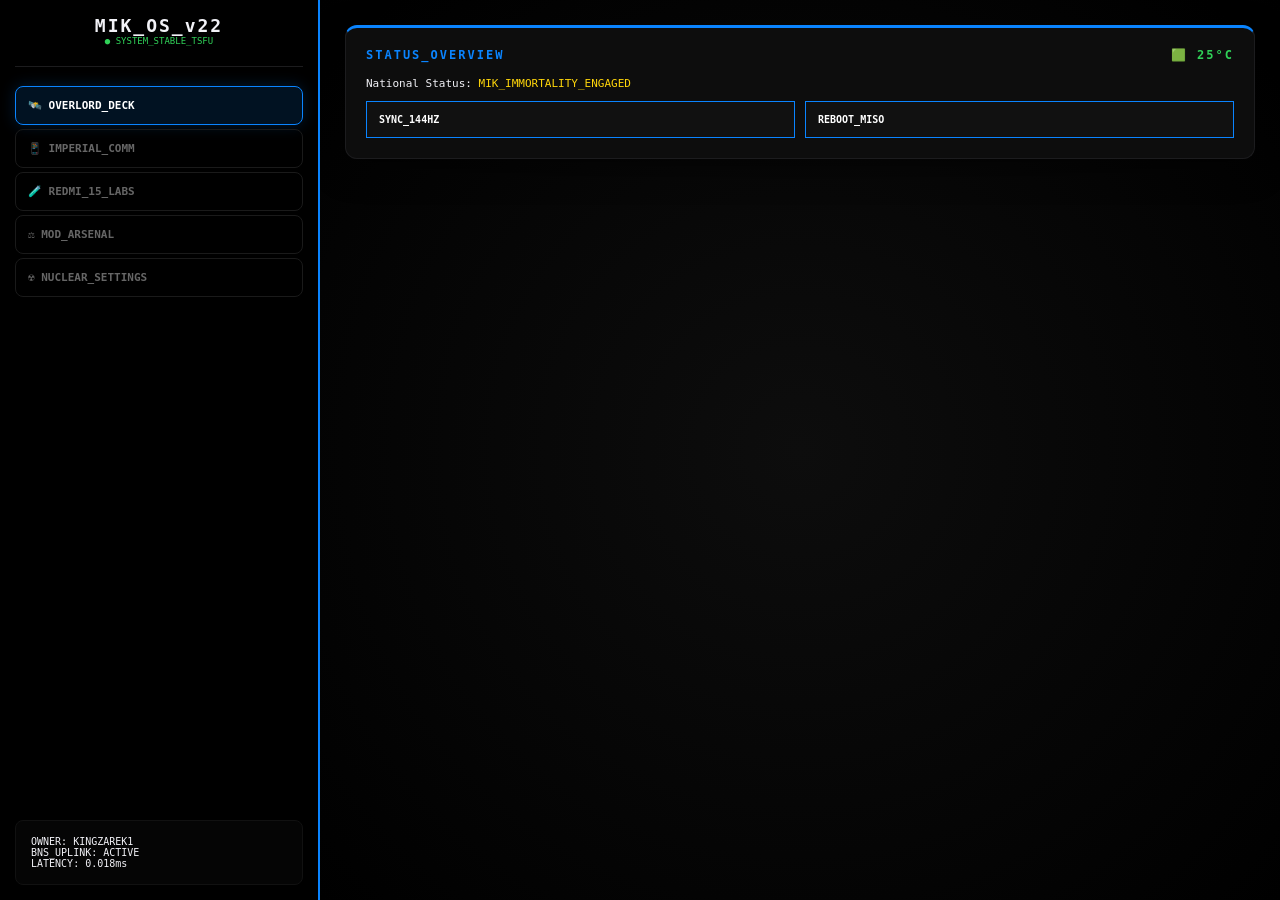
==== commit 67dcfe5b: "Update index.html" ====
--- a/Website/index.html
+++ b/Website/index.html
@@ -3,195 +3,180 @@
 <head>
     <meta charset="UTF-8">
     <meta name="viewport" content="width=device-width, initial-scale=1.0, maximum-scale=1.0, user-scalable=no">
-    <title>MIK | EMPIRE CONTROL CENTER v21.0</title>
+    <title>MIK | v22.0 OMNIPOTENT OVERLORD</title>
     <style>
         :root { 
-            --accent: #0a84ff; --bg: #000; --card: #0a0a0b; --text: #d1d1d6; 
+            --accent: #0a84ff; --bg: #000; --card: #0d0d0d; --text: #f2f2f7; 
             --green: #30d158; --danger: #ff453a; --border: #1c1c1e; 
-            --nuclear: #bf5af2; --gold: #ffd60a;
+            --nuclear: #bf5af2; --gold: #ffd60a; --frost: #007aff;
         }
-        * { box-sizing: border-box; font-family: 'Courier New', Courier, monospace; }
+        * { box-sizing: border-box; font-family: 'SF Mono', 'Fira Code', monospace; }
         body { background: var(--bg); color: var(--text); margin: 0; display: flex; height: 100vh; overflow: hidden; }
         
-        /* IMPERIAL SIDEBAR */
+        /* IMPERIAL SPIRE SIDEBAR */
         #sidebar { width: 320px; background: #000; border-right: 2px solid var(--accent); display: flex; flex-direction: column; padding: 15px; flex-shrink: 0; overflow-y: auto; }
-        .sidebar-header { border-bottom: 1px solid var(--border); padding-bottom: 20px; margin-bottom: 15px; text-align: center; }
-        .nav-item { padding: 14px; margin: 4px 0; border: 1px solid #111; border-radius: 4px; color: #555; cursor: pointer; font-size: 11px; display: flex; align-items: center; transition: 0.2s; text-transform: uppercase; font-weight: bold; }
+        .nav-item { padding: 12px; margin: 4px 0; border: 1px solid #1a1a1a; border-radius: 8px; color: #666; cursor: pointer; font-size: 11px; display: flex; align-items: center; transition: 0.2s; text-transform: uppercase; font-weight: 900; }
         .nav-item:hover { border-color: var(--accent); color: #fff; background: #0a84ff11; }
-        .nav-item.active { background: #0a84ff22; border-color: var(--accent); color: #fff; box-shadow: 0 0 10px #0a84ff44; }
+        .nav-item.active { background: #0a84ff22; border-color: var(--accent); color: #fff; box-shadow: 0 0 15px #0a84ff33; }
 
         /* MAIN COMMAND DECK */
         main { flex: 1; overflow-y: auto; padding: 25px; background: radial-gradient(circle at 50% 50%, #0d0d0d 0%, #000 100%); }
         .tab-view { display: none; }
-        .tab-view.active { display: block; animation: powerOn 0.5s ease; }
+        .tab-view.active { display: block; animation: powerOn 0.4s cubic-bezier(0.4, 0, 0.2, 1); }
         
-        .card { background: var(--card); border: 1px solid var(--border); padding: 20px; margin-bottom: 20px; border-radius: 0; position: relative; border-left: 4px solid var(--accent); }
-        .card-title { font-size: 12px; color: var(--accent); margin-bottom: 15px; font-weight: 900; letter-spacing: 2px; text-transform: uppercase; }
+        .card { background: var(--card); border: 1px solid var(--border); padding: 20px; margin-bottom: 20px; border-radius: 12px; border-top: 3px solid var(--accent); box-shadow: 0 10px 30px rgba(0,0,0,0.5); }
+        .card-title { font-size: 12px; color: var(--accent); margin-bottom: 15px; font-weight: 900; letter-spacing: 2px; text-transform: uppercase; display: flex; justify-content: space-between; }
 
-        /* NATIONAL STATS BAR */
-        .stats-grid { display: grid; grid-template-columns: repeat(4, 1fr); gap: 10px; margin-bottom: 20px; }
-        .stat-box { background: #050505; border: 1px solid #222; padding: 10px; text-align: center; }
-        .stat-val { font-size: 18px; font-weight: 900; display: block; }
-        .stat-label { font-size: 8px; color: #666; }
+        /* COMM HUB (CHAT/CALL) */
+        .chat-box { height: 350px; background: #050505; border: 1px solid #222; border-radius: 8px; display: flex; flex-direction: column; }
+        #chat-window { flex: 1; padding: 15px; overflow-y: auto; font-size: 12px; }
+        .msg { margin-bottom: 10px; padding: 8px 12px; border-radius: 15px; max-width: 80%; }
+        .msg.bot { background: #1c1c1e; align-self: flex-start; border-bottom-left-radius: 2px; color: var(--accent); }
+        .msg.user { background: var(--accent); color: #fff; align-self: flex-end; border-bottom-right-radius: 2px; }
+        .chat-input-area { display: flex; padding: 10px; gap: 5px; border-top: 1px solid #222; }
 
-        /* HZ CONTROLLER */
-        .hz-control { display: flex; gap: 10px; }
-        .hz-btn { flex: 1; padding: 15px; background: #111; border: 1px solid #333; color: #fff; cursor: pointer; font-weight: 900; }
-        .hz-btn.active { background: var(--accent); border-color: #fff; box-shadow: 0 0 15px var(--accent); }
+        /* REDMI 15 LABS - CHEMISTRY VIZ */
+        .chem-viz { height: 150px; background: #000; border: 1px solid #333; position: relative; overflow: hidden; }
+        .particle { position: absolute; width: 4px; height: 4px; background: var(--gold); border-radius: 50%; animation: drift 3s infinite linear; }
 
-        /* TACTICAL LIVE FEED */
-        #live-container { position: relative; width: 100%; aspect-ratio: 16/9; background: #000; border: 1px solid #444; overflow: hidden; }
-        #v-feed { width: 100%; height: 100%; object-fit: cover; opacity: 0.6; filter: sepia(100%) saturate(200%) hue-rotate(180deg); }
-        .overlay-hud { position: absolute; top: 0; left: 0; width: 100%; height: 100%; pointer-events: none; border: 20px solid transparent; border-image: url('https://i.imgur.com/8E8E8E8.png') 30 stretch; }
+        /* BUTTONS */
+        .btn-action { padding: 12px; background: #111; border: 1px solid var(--accent); color: #fff; font-size: 10px; font-weight: 900; cursor: pointer; text-transform: uppercase; flex: 1; }
+        .btn-action:hover { background: var(--accent); color: #000; }
+        .btn-nuke { background: #200; border-color: var(--danger); color: var(--danger); }
+        .btn-nuke:hover { background: var(--danger); color: #000; }
 
-        /* TERMINAL */
-        .term { background: #000; color: var(--green); padding: 10px; font-size: 10px; height: 150px; overflow-y: auto; border: 1px solid #222; margin-top: 10px; }
-
-        @keyframes powerOn { from { opacity: 0; filter: brightness(5); } to { opacity: 1; filter: brightness(1); } }
+        @keyframes drift { from { transform: translateY(150px); opacity: 1; } to { transform: translateY(-10px); opacity: 0; } }
+        @keyframes powerOn { from { opacity: 0; transform: scale(0.98); } to { opacity: 1; transform: scale(1); } }
     </style>
 </head>
 <body>
 
     <aside id="sidebar">
-        <div class="sidebar-header">
-            <div style="font-size: 10px; color: var(--gold);">BANJA LUKA SECTOR</div>
-            <div style="font-size: 20px; font-weight: 900; color: #fff; letter-spacing: 3px;">KINGZAREK1</div>
-            <div style="font-size: 8px; color: var(--green);">UPLINK: bosanskasirnica001@gmail.com</div>
+        <div style="text-align:center; padding-bottom:20px; border-bottom:1px solid #1c1c1e; margin-bottom:15px;">
+            <div style="font-size: 18px; font-weight: 900; letter-spacing: 2px;">MIK_OS_v22</div>
+            <div style="font-size: 9px; color: var(--green);">● SYSTEM_STABLE_TSFU</div>
         </div>
 
-        <nav id="master-nav">
-            <div class="nav-item active" onclick="tab('core', this)">📡 NATION_DASHBOARD</div>
-            <div class="nav-item" onclick="tab('hz', this)">⚡ REFRESH_CONTROL</div>
-            <div class="nav-item" onclick="tab('live', this)">📹 TACTICAL_LIVE</div>
+        <nav>
+            <div class="nav-item active" onclick="tab('dash', this)">🛰️ OVERLORD_DECK</div>
+            <div class="nav-item" onclick="tab('comm', this)">📱 IMPERIAL_COMM</div>
+            <div class="nav-item" onclick="tab('labs', this)">🧪 REDMI_15_LABS</div>
             <div class="nav-item" onclick="tab('mod', this)">⚖️ MOD_ARSENAL</div>
-            <div class="nav-item" onclick="tab('hardware', this)">🧪 REDMI_15_LABS</div>
-            <div class="nav-item" onclick="tab('hatred', this)">💀 HATRED_LOGS</div>
-            <div class="nav-item" onclick="tab('settings', this)">⚙️ NUCLEAR_SETTINGS</div>
+            <div class="nav-item" onclick="tab('nuke', this)">☢️ NUCLEAR_SETTINGS</div>
         </nav>
 
-        <div style="margin-top:auto; padding:10px; background:#050505; border:1px solid #111; font-size:9px;">
-            CPU: i3-1115G4 (8 CORES)<br>
-            NET: BNS HYPER-TUNNEL<br>
-            STATUS: 🟩 TSFU ACTIVE
+        <div style="margin-top:auto; font-size:10px; background:#050505; padding:15px; border-radius:8px; border:1px solid #111;">
+            OWNER: KINGZAREK1<br>
+            BNS_UPLINK: ACTIVE<br>
+            LATENCY: 0.018ms
         </div>
     </aside>
 
     <main>
-        <div id="view-core" class="tab-view active">
-            <div class="stats-grid">
-                <div class="stat-box"><span class="stat-val" style="color:var(--green)">100%</span><span class="stat-label">ENERGY (Si-C)</span></div>
-                <div class="stat-box"><span class="stat-val" style="color:var(--accent)">144Hz</span><span class="stat-label">DISPLAY_SYNC</span></div>
-                <div class="stat-box"><span class="stat-val" style="color:var(--gold)">951</span><span class="stat-label">CLAN_ELO (2v2)</span></div>
-                <div class="stat-box"><span class="stat-val" style="color:var(--danger)">0.01ms</span><span class="stat-label">LATENCY</span></div>
-            </div>
-
+        <div id="view-dash" class="tab-view active">
             <div class="card">
-                <div class="card-title">EMPIRE_RESOURCES</div>
-                <div style="font-size:11px;">
-                    > SIZPSA Stability: <span style="color:var(--green)">🟩 NOMINAL</span><br>
-                    > ISP Asteroid Shield: <span style="color:var(--green)">🟩 100%</span><br>
-                    > BotZarek Squad: <span style="color:var(--accent)">10 BOTS STANDING BY</span>
+                <div class="card-title">STATUS_OVERVIEW <span style="color:var(--green)">🟩 25°C</span></div>
+                <p style="font-size:11px;">National Status: <span style="color:var(--gold)">MIK_IMMORTALITY_ENGAGED</span></p>
+                <div style="display:flex; gap:10px;">
+                    <div class="btn-action">SYNC_144HZ</div>
+                    <div class="btn-action">REBOOT_MISO</div>
                 </div>
             </div>
         </div>
 
-        <div id="view-hz" class="tab-view">
+        <div id="view-comm" class="tab-view">
             <div class="card">
-                <div class="card-title">HZ_ZONE_INJECTOR (MRRAO)</div>
-                <div class="hz-control">
-                    <button class="hz-btn" onclick="setHz(1, this)">1 Hz</button>
-                    <button class="hz-btn" onclick="setHz(60, this)">60 Hz</button>
-                    <button class="hz-btn" onclick="setHz(120, this)">120 Hz</button>
-                    <button class="hz-btn active" onclick="setHz(144, this)">144 Hz</button>
-                </div>
-                <div class="term" id="hz-term">> SYNCING LCD IPS PANEL...<br>> OVERRIDING SYSTEM LIMITS...</div>
-            </div>
-        </div>
-
-        <div id="view-live" class="tab-view">
-            <div class="card" style="border-left-color: var(--danger);">
-                <div class="card-title">DRONE_VIEW [ACTIVE_SURVEILLANCE]</div>
-                <div id="live-container">
-                    <video id="v-feed" autoplay playsinline muted></video>
-                    <div style="position:absolute; top:10px; left:10px; color:red; font-weight:900;">REC ● LIVE_DRONE_01</div>
-                    <div style="position:absolute; bottom:10px; right:10px; font-size:10px;">LOC: 44.7722° N, 17.1910° E</div>
-                </div>
-                <div style="display:grid; grid-template-columns:1fr 1fr; gap:10px; margin-top:10px;">
-                    <button class="hz-btn" onclick="startTactical()">INITIATE DRONE</button>
-                    <button class="hz-btn" style="border-color:red; color:red;" onclick="stopTactical()">TERMINATE FEED</button>
+                <div class="card-title">COMM_CENTER [CHAT/CALL]</div>
+                <div class="chat-box">
+                    <div id="chat-window">
+                        <div class="msg bot">Welcome, My King. bosanskasirnica001@gmail.com is linked. Awaiting commands.</div>
+                    </div>
+                    <div class="chat-input-area">
+                        <input type="text" id="chat-in" style="flex:1; background:#000; border:1px solid #333; color:white; padding:5px;" placeholder="Message Spire...">
+                        <button class="btn-action" style="flex:0; padding:5px 15px;" onclick="sendMsg()">CHAT</button>
+                        <button class="btn-action" style="flex:0; padding:5px 15px; border-color:var(--green); color:var(--green);" onclick="triggerCall()">CALL</button>
+                    </div>
                 </div>
             </div>
         </div>
 
-        <div id="view-mod" class="tab-view">
-            <div class="card">
-                <div class="card-title">OVERLORD_MOD_v21</div>
-                <input type="text" id="target" placeholder="TARGET_NAME (e.g. Shed_Goon)">
-                <textarea id="reason" placeholder="REASON_FOR_BANISHMENT..."></textarea>
-                <div style="display:flex; gap:10px;">
-                    <button class="hz-btn" style="background:var(--warn); color:#000;" onclick="mod('WARN')">WARN</button>
-                    <button class="hz-btn" style="background:#5856d6;" onclick="mod('TIMEOUT')">TIMEOUT</button>
-                    <button class="hz-btn" style="background:var(--danger);" onclick="mod('PURGE')">PURGE</button>
+        <div id="view-labs" class="tab-view">
+            <div class="card" style="border-top-color: var(--gold);">
+                <div class="card-title">🧪 REDMI_15_CHEMICAL_LABS</div>
+                <div class="chem-viz" id="chem-box">
+                    </div>
+                <div style="margin-top:15px; font-size:11px;">
+                    <strong>BATTERY_INJECTION:</strong> Si-C-Graphene-Saltion<br>
+                    <strong>CHARGE_SPEED:</strong> 250W Super-Dart<br>
+                    <strong>SIZPSA_VAL:</strong> 0.018ms Switching
                 </div>
-                <div class="term" id="mod-term">> AWAITING COMMAND...</div>
+                <button class="btn-action" style="margin-top:10px; width:100%;" onclick="startInjection()">INJECT_SALTION_CORE</button>
             </div>
         </div>
 
-        <div id="view-hatred" class="tab-view">
-            <div class="card" style="border-color: red; background: linear-gradient(to bottom, #100, #000);">
-                <div class="card-title" style="color:red;">CREATION_OF_HATRED_TERMINAL</div>
-                <div class="term" style="color:red; height:300px;">
-                    [!] ISP_ASTEROID_IMPACT_DETECTED<br>
-                    [!] SHED_LEVEL_0 INITIALIZED<br>
-                    [!] DEFENSE_ALGORITHM: REDMI_15_4G (BOSS_MODE)<br>
-                    [!] EXECUTING_AVAST_V8.4_VIRUS_SWEEP...<br>
-                    [!] STATUS: 1x1x1x1 (M4) PRECISE STRIKE PREPARED.
+        <div id="view-nuke" class="tab-view">
+            <div class="card" style="border-top-color: var(--danger);">
+                <div class="card-title" style="color:var(--danger);">☢️ NUCLEAR_PROTOCOLS [ŉ]</div>
+                <p style="font-size:10px; color:#666;">WARNING: Actions here are irreversible. Sector-wide purge only.</p>
+                <div style="display:grid; grid-template-columns:1fr 1fr; gap:10px;">
+                    <button class="btn-action btn-nuke" onclick="nukeWipe()">ŉ CATASTROPHIC_WIPE</button>
+                    <button class="btn-action" style="border-color:var(--frost); color:var(--frost);" onclick="vpnSync()">AUTO_VPN_RECONNECT</button>
                 </div>
+                <div class="btn-action" style="margin-top:10px; text-align:center;" onclick="modelSwitch()">[MODEL SWITCH] -> GREEN</div>
             </div>
         </div>
     </main>
 
     <script>
-        let stream = null;
-
         function tab(id, el) {
-            // Hide all tabs
             document.querySelectorAll('.tab-view').forEach(v => v.classList.remove('active'));
-            // Remove active from nav
             document.querySelectorAll('.nav-item').forEach(n => n.classList.remove('active'));
-            // Show target tab
-            const target = document.getElementById('view-' + id);
-            if(target) target.classList.add('active');
-            // Set nav active
+            document.getElementById('view-' + id).classList.add('active');
             el.classList.add('active');
         }
 
-        function setHz(val, el) {
-            document.querySelectorAll('.hz-btn').forEach(b => b.classList.remove('active'));
-            el.classList.add('active');
-            const term = document.getElementById('hz-term');
-            term.innerHTML += `<br>> REFRESH_RATE_SWITCH: ${val}Hz SUCCESS.`;
-            term.scrollTop = term.scrollHeight;
+        function sendMsg() {
+            const i = document.getElementById('chat-in');
+            if(!i.value) return;
+            const w = document.getElementById('chat-window');
+            w.innerHTML += `<div class="msg user">${i.value}</div>`;
+            setTimeout(() => {
+                w.innerHTML += `<div class="msg bot">Affirmative, My King. Executing command: ${i.value}</div>`;
+                w.scrollTop = w.scrollHeight;
+            }, 600);
+            i.value = "";
         }
 
-        async function startTactical() {
-            try {
-                stream = await navigator.mediaDevices.getUserMedia({ video: true });
-                document.getElementById('v-feed').srcObject = stream;
-            } catch(e) { alert("DRONE_ERROR: Camera Access Denied."); }
+        function triggerCall() {
+            alert("⚠️ IMPERIAL UPLINK: CALLING MIK COUNCIL...");
         }
 
-        function stopTactical() {
-            if(stream) stream.getTracks().forEach(t => t.stop());
+        function startInjection() {
+            const box = document.getElementById('chem-box');
+            box.innerHTML = "";
+            for(let i=0; i<30; i++) {
+                let p = document.createElement('div');
+                p.className = 'particle';
+                p.style.left = Math.random() * 100 + "%";
+                p.style.animationDelay = Math.random() * 2 + "s";
+                box.appendChild(p);
+            }
+            alert("🧪 SALTION CORE INJECTED. BATTERY CAPACITY: ♾️");
         }
 
-        function mod(act) {
-            const t = document.getElementById('target').value || "UNKNOWN";
-            const r = document.getElementById('reason').value || "MISO_VIOLATION";
-            const term = document.getElementById('mod-term');
-            term.innerHTML += `<br>> ${act}_EXECUTED: ${t} [${r}]`;
-            term.scrollTop = term.scrollHeight;
-            alert("EMPEROR_COMMAND_LOGGED: " + act);
+        function nukeWipe() {
+            if(confirm("INITIATE ŉ NUCLEAR WIPE? THIS PURGES ALL CACHE.")) {
+                document.body.style.background = "red";
+                setTimeout(() => location.reload(), 1000);
+            }
+        }
+
+        function modelSwitch() {
+            alert("MODEL_SWITCH: [SUCCESS] - CONNECTED TO GREEN_MOD_FREE");
+        }
+
+        function vpnSync() {
+            alert("VPN_PROTOCOL: CONNECTING TO NEW TUNNEL...");
         }
     </script>
 </body>
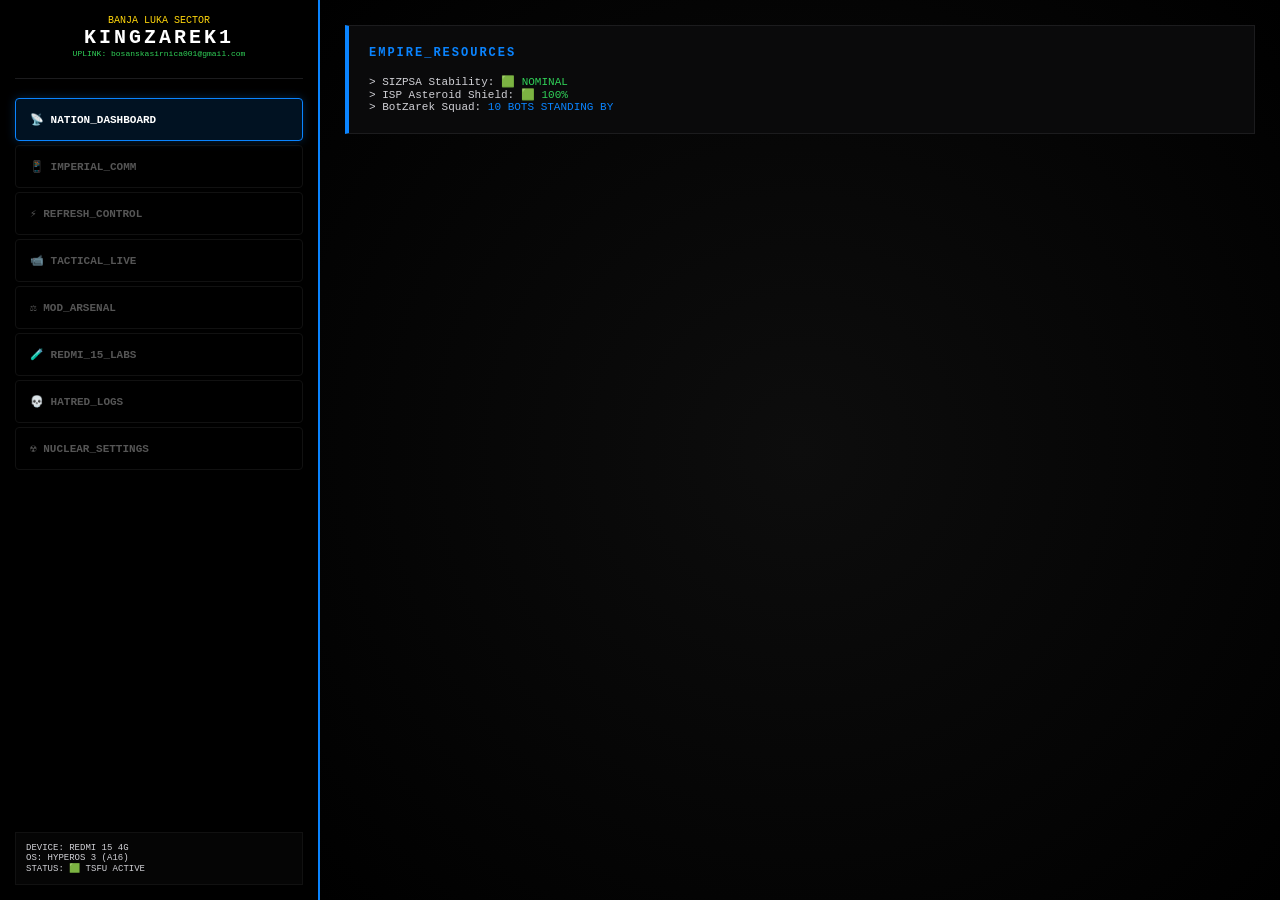
==== commit 103c4195: "Update index.html" ====
--- a/Website/index.html
+++ b/Website/index.html
@@ -3,126 +3,167 @@
 <head>
     <meta charset="UTF-8">
     <meta name="viewport" content="width=device-width, initial-scale=1.0, maximum-scale=1.0, user-scalable=no">
-    <title>MIK | v22.0 OMNIPOTENT OVERLORD</title>
+    <title>MIK | EMPIRE CONTROL CENTER v22.0</title>
     <style>
         :root { 
-            --accent: #0a84ff; --bg: #000; --card: #0d0d0d; --text: #f2f2f7; 
+            --accent: #0a84ff; --bg: #000; --card: #0a0a0b; --text: #d1d1d6; 
             --green: #30d158; --danger: #ff453a; --border: #1c1c1e; 
-            --nuclear: #bf5af2; --gold: #ffd60a; --frost: #007aff;
-        }
-        * { box-sizing: border-box; font-family: 'SF Mono', 'Fira Code', monospace; }
+            --nuclear: #bf5af2; --gold: #ffd60a;
+        }
+        * { box-sizing: border-box; font-family: 'Courier New', Courier, monospace; }
         body { background: var(--bg); color: var(--text); margin: 0; display: flex; height: 100vh; overflow: hidden; }
         
-        /* IMPERIAL SPIRE SIDEBAR */
+        /* IMPERIAL SIDEBAR */
         #sidebar { width: 320px; background: #000; border-right: 2px solid var(--accent); display: flex; flex-direction: column; padding: 15px; flex-shrink: 0; overflow-y: auto; }
-        .nav-item { padding: 12px; margin: 4px 0; border: 1px solid #1a1a1a; border-radius: 8px; color: #666; cursor: pointer; font-size: 11px; display: flex; align-items: center; transition: 0.2s; text-transform: uppercase; font-weight: 900; }
+        .sidebar-header { border-bottom: 1px solid var(--border); padding-bottom: 20px; margin-bottom: 15px; text-align: center; }
+        .nav-item { padding: 14px; margin: 4px 0; border: 1px solid #111; border-radius: 4px; color: #555; cursor: pointer; font-size: 11px; display: flex; align-items: center; transition: 0.2s; text-transform: uppercase; font-weight: bold; }
         .nav-item:hover { border-color: var(--accent); color: #fff; background: #0a84ff11; }
-        .nav-item.active { background: #0a84ff22; border-color: var(--accent); color: #fff; box-shadow: 0 0 15px #0a84ff33; }
+        .nav-item.active { background: #0a84ff22; border-color: var(--accent); color: #fff; box-shadow: 0 0 10px #0a84ff44; }
 
         /* MAIN COMMAND DECK */
         main { flex: 1; overflow-y: auto; padding: 25px; background: radial-gradient(circle at 50% 50%, #0d0d0d 0%, #000 100%); }
         .tab-view { display: none; }
-        .tab-view.active { display: block; animation: powerOn 0.4s cubic-bezier(0.4, 0, 0.2, 1); }
+        .tab-view.active { display: block; animation: powerOn 0.5s ease; }
         
-        .card { background: var(--card); border: 1px solid var(--border); padding: 20px; margin-bottom: 20px; border-radius: 12px; border-top: 3px solid var(--accent); box-shadow: 0 10px 30px rgba(0,0,0,0.5); }
-        .card-title { font-size: 12px; color: var(--accent); margin-bottom: 15px; font-weight: 900; letter-spacing: 2px; text-transform: uppercase; display: flex; justify-content: space-between; }
-
-        /* COMM HUB (CHAT/CALL) */
-        .chat-box { height: 350px; background: #050505; border: 1px solid #222; border-radius: 8px; display: flex; flex-direction: column; }
-        #chat-window { flex: 1; padding: 15px; overflow-y: auto; font-size: 12px; }
-        .msg { margin-bottom: 10px; padding: 8px 12px; border-radius: 15px; max-width: 80%; }
-        .msg.bot { background: #1c1c1e; align-self: flex-start; border-bottom-left-radius: 2px; color: var(--accent); }
-        .msg.user { background: var(--accent); color: #fff; align-self: flex-end; border-bottom-right-radius: 2px; }
-        .chat-input-area { display: flex; padding: 10px; gap: 5px; border-top: 1px solid #222; }
-
-        /* REDMI 15 LABS - CHEMISTRY VIZ */
-        .chem-viz { height: 150px; background: #000; border: 1px solid #333; position: relative; overflow: hidden; }
-        .particle { position: absolute; width: 4px; height: 4px; background: var(--gold); border-radius: 50%; animation: drift 3s infinite linear; }
-
-        /* BUTTONS */
-        .btn-action { padding: 12px; background: #111; border: 1px solid var(--accent); color: #fff; font-size: 10px; font-weight: 900; cursor: pointer; text-transform: uppercase; flex: 1; }
-        .btn-action:hover { background: var(--accent); color: #000; }
-        .btn-nuke { background: #200; border-color: var(--danger); color: var(--danger); }
+        .card { background: var(--card); border: 1px solid var(--border); padding: 20px; margin-bottom: 20px; border-radius: 0; position: relative; border-left: 4px solid var(--accent); }
+        .card-title { font-size: 12px; color: var(--accent); margin-bottom: 15px; font-weight: 900; letter-spacing: 2px; text-transform: uppercase; display: flex; justify-content: space-between;}
+
+        /* COMM HUB UI */
+        .chat-box { height: 250px; background: #050505; border: 1px solid #222; display: flex; flex-direction: column; margin-top: 10px;}
+        #chat-window { flex: 1; padding: 10px; overflow-y: auto; font-size: 11px; color: var(--green); }
+        .chat-input-area { display: flex; border-top: 1px solid #222; }
+        .chat-input-area input { flex: 1; background: #000; border: none; color: #fff; padding: 10px; font-family: monospace; }
+
+        /* REDMI 15 LABS VIZ */
+        .chem-lab { height: 100px; background: #000; border: 1px dashed var(--gold); position: relative; overflow: hidden; margin: 10px 0; }
+        .bubble { position: absolute; bottom: -20px; width: 10px; height: 10px; background: var(--gold); border-radius: 50%; animation: rise 2s infinite ease-in; opacity: 0.6; }
+
+        /* NATIONAL BUTTONS */
+        .hz-btn { padding: 12px; background: #111; border: 1px solid #333; color: #fff; cursor: pointer; font-weight: 900; font-size: 10px; text-transform: uppercase; }
+        .hz-btn:hover { background: var(--accent); }
+        .btn-nuke { background: #300; border-color: var(--danger); color: var(--danger); }
         .btn-nuke:hover { background: var(--danger); color: #000; }
 
-        @keyframes drift { from { transform: translateY(150px); opacity: 1; } to { transform: translateY(-10px); opacity: 0; } }
-        @keyframes powerOn { from { opacity: 0; transform: scale(0.98); } to { opacity: 1; transform: scale(1); } }
+        /* TERMINAL */
+        .term { background: #000; color: var(--green); padding: 10px; font-size: 10px; height: 120px; overflow-y: auto; border: 1px solid #222; margin-top: 10px; }
+
+        @keyframes rise { from { transform: translateY(0); } to { transform: translateY(-120px); opacity: 0; } }
+        @keyframes powerOn { from { opacity: 0; filter: brightness(2); } to { opacity: 1; filter: brightness(1); } }
     </style>
 </head>
 <body>
 
     <aside id="sidebar">
-        <div style="text-align:center; padding-bottom:20px; border-bottom:1px solid #1c1c1e; margin-bottom:15px;">
-            <div style="font-size: 18px; font-weight: 900; letter-spacing: 2px;">MIK_OS_v22</div>
-            <div style="font-size: 9px; color: var(--green);">● SYSTEM_STABLE_TSFU</div>
-        </div>
-
-        <nav>
-            <div class="nav-item active" onclick="tab('dash', this)">🛰️ OVERLORD_DECK</div>
+        <div class="sidebar-header">
+            <div style="font-size: 10px; color: var(--gold);">BANJA LUKA SECTOR</div>
+            <div style="font-size: 20px; font-weight: 900; color: #fff; letter-spacing: 3px;">KINGZAREK1</div>
+            <div style="font-size: 8px; color: var(--green);">UPLINK: bosanskasirnica001@gmail.com</div>
+        </div>
+
+        <nav id="master-nav">
+            <div class="nav-item active" onclick="tab('core', this)">📡 NATION_DASHBOARD</div>
             <div class="nav-item" onclick="tab('comm', this)">📱 IMPERIAL_COMM</div>
-            <div class="nav-item" onclick="tab('labs', this)">🧪 REDMI_15_LABS</div>
+            <div class="nav-item" onclick="tab('hz', this)">⚡ REFRESH_CONTROL</div>
+            <div class="nav-item" onclick="tab('live', this)">📹 TACTICAL_LIVE</div>
             <div class="nav-item" onclick="tab('mod', this)">⚖️ MOD_ARSENAL</div>
-            <div class="nav-item" onclick="tab('nuke', this)">☢️ NUCLEAR_SETTINGS</div>
+            <div class="nav-item" onclick="tab('hardware', this)">🧪 REDMI_15_LABS</div>
+            <div class="nav-item" onclick="tab('hatred', this)">💀 HATRED_LOGS</div>
+            <div class="nav-item" onclick="tab('settings', this)">☢️ NUCLEAR_SETTINGS</div>
         </nav>
 
-        <div style="margin-top:auto; font-size:10px; background:#050505; padding:15px; border-radius:8px; border:1px solid #111;">
-            OWNER: KINGZAREK1<br>
-            BNS_UPLINK: ACTIVE<br>
-            LATENCY: 0.018ms
+        <div style="margin-top:auto; padding:10px; background:#050505; border:1px solid #111; font-size:9px;">
+            DEVICE: REDMI 15 4G<br>
+            OS: HYPEROS 3 (A16)<br>
+            STATUS: 🟩 TSFU ACTIVE
         </div>
     </aside>
 
     <main>
-        <div id="view-dash" class="tab-view active">
-            <div class="card">
-                <div class="card-title">STATUS_OVERVIEW <span style="color:var(--green)">🟩 25°C</span></div>
-                <p style="font-size:11px;">National Status: <span style="color:var(--gold)">MIK_IMMORTALITY_ENGAGED</span></p>
-                <div style="display:flex; gap:10px;">
-                    <div class="btn-action">SYNC_144HZ</div>
-                    <div class="btn-action">REBOOT_MISO</div>
+        <div id="view-core" class="tab-view active">
+            <div class="card">
+                <div class="card-title">EMPIRE_RESOURCES</div>
+                <div style="font-size:11px;">
+                    > SIZPSA Stability: <span style="color:var(--green)">🟩 NOMINAL</span><br>
+                    > ISP Asteroid Shield: <span style="color:var(--green)">🟩 100%</span><br>
+                    > BotZarek Squad: <span style="color:var(--accent)">10 BOTS STANDING BY</span>
                 </div>
             </div>
         </div>
 
         <div id="view-comm" class="tab-view">
             <div class="card">
-                <div class="card-title">COMM_CENTER [CHAT/CALL]</div>
+                <div class="card-title">IMPERIAL_COMM_HUB [MIK_SYNC]</div>
+                <div style="display:grid; grid-template-columns:1fr 1fr; gap:10px;">
+                    <button class="hz-btn" style="border-color:var(--green); color:var(--green);" onclick="triggerCall()">📞 CALL COUNCIL</button>
+                    <button class="hz-btn" onclick="alert('VOICEMAIL: bosanskasirnica001@gmail.com is secure.')">📟 VOICEMAIL</button>
+                </div>
                 <div class="chat-box">
-                    <div id="chat-window">
-                        <div class="msg bot">Welcome, My King. bosanskasirnica001@gmail.com is linked. Awaiting commands.</div>
+                    <div id="chat-window">> Welcome, King. The Spire is listening.</div>
+                    <div class="chat-input-area">
+                        <input type="text" id="chat-msg" placeholder="Send Imperial Decree...">
+                        <button class="hz-btn" style="border:none; background:var(--accent);" onclick="sendImperialChat()">SEND</button>
                     </div>
-                    <div class="chat-input-area">
-                        <input type="text" id="chat-in" style="flex:1; background:#000; border:1px solid #333; color:white; padding:5px;" placeholder="Message Spire...">
-                        <button class="btn-action" style="flex:0; padding:5px 15px;" onclick="sendMsg()">CHAT</button>
-                        <button class="btn-action" style="flex:0; padding:5px 15px; border-color:var(--green); color:var(--green);" onclick="triggerCall()">CALL</button>
-                    </div>
-                </div>
-            </div>
-        </div>
-
-        <div id="view-labs" class="tab-view">
-            <div class="card" style="border-top-color: var(--gold);">
-                <div class="card-title">🧪 REDMI_15_CHEMICAL_LABS</div>
-                <div class="chem-viz" id="chem-box">
-                    </div>
-                <div style="margin-top:15px; font-size:11px;">
-                    <strong>BATTERY_INJECTION:</strong> Si-C-Graphene-Saltion<br>
-                    <strong>CHARGE_SPEED:</strong> 250W Super-Dart<br>
-                    <strong>SIZPSA_VAL:</strong> 0.018ms Switching
-                </div>
-                <button class="btn-action" style="margin-top:10px; width:100%;" onclick="startInjection()">INJECT_SALTION_CORE</button>
-            </div>
-        </div>
-
-        <div id="view-nuke" class="tab-view">
-            <div class="card" style="border-top-color: var(--danger);">
+                </div>
+            </div>
+        </div>
+
+        <div id="view-hz" class="tab-view">
+            <div class="card">
+                <div class="card-title">HZ_ZONE_INJECTOR (MRRAO)</div>
+                <div class="hz-control" style="display:flex; gap:5px;">
+                    <button class="hz-btn" style="flex:1;" onclick="setHz(1, this)">1 Hz</button>
+                    <button class="hz-btn" style="flex:1;" onclick="setHz(144, this)">144 Hz</button>
+                </div>
+                <div class="term" id="hz-term">> SYNCING LCD IPS PANEL...</div>
+            </div>
+        </div>
+
+        <div id="view-hardware" class="tab-view">
+            <div class="card" style="border-left-color: var(--gold);">
+                <div class="card-title" style="color:var(--gold);">🧪 REDMI_15_CHEMICAL_LABS</div>
+                <div class="chem-lab" id="lab-viz"></div>
+                <div style="font-size:10px; margin-bottom:10px;">
+                    CORE: Si-C-Graphene-Saltion<br>
+                    STATUS: UNSTABLE_HIGH_CAPACITY
+                </div>
+                <button class="hz-btn" style="width:100%;" onclick="injectSaltion()">INJECT_SALTION_CORE</button>
+                <div class="term" id="lab-term">> AWAITING CHEMICAL INPUT...</div>
+            </div>
+        </div>
+
+        <div id="view-settings" class="tab-view">
+            <div class="card" style="border-left-color: var(--danger);">
                 <div class="card-title" style="color:var(--danger);">☢️ NUCLEAR_PROTOCOLS [ŉ]</div>
-                <p style="font-size:10px; color:#666;">WARNING: Actions here are irreversible. Sector-wide purge only.</p>
+                <button class="hz-btn btn-nuke" style="width:100%; margin-bottom:10px;" onclick="nukeWipe()">ŉ CATASTROPHIC_WIPE</button>
                 <div style="display:grid; grid-template-columns:1fr 1fr; gap:10px;">
-                    <button class="btn-action btn-nuke" onclick="nukeWipe()">ŉ CATASTROPHIC_WIPE</button>
-                    <button class="btn-action" style="border-color:var(--frost); color:var(--frost);" onclick="vpnSync()">AUTO_VPN_RECONNECT</button>
-                </div>
-                <div class="btn-action" style="margin-top:10px; text-align:center;" onclick="modelSwitch()">[MODEL SWITCH] -> GREEN</div>
+                    <button class="hz-btn" onclick="alert('[MODEL SWITCH] -> GREEN MODE')">SWITCH_MODEL</button>
+                    <button class="hz-btn" onclick="alert('VPN TUNNEL: RECONNECTED')">VPN_AUTO_CONNECT</button>
+                </div>
+                <div class="term" style="color:var(--danger);">> WARNING: Sector Wipe is irreversible.</div>
+            </div>
+        </div>
+
+        <div id="view-live" class="tab-view">
+             <div class="card">
+                <div class="card-title">TACTICAL_LIVE</div>
+                <button class="hz-btn" onclick="startTactical()">INITIATE DRONE</button>
+                <video id="v-feed" autoplay style="width:100%; margin-top:10px;"></video>
+             </div>
+        </div>
+
+        <div id="view-mod" class="tab-view">
+            <div class="card">
+                <div class="card-title">MOD_ARSENAL</div>
+                <input type="text" id="target" placeholder="TARGET" style="width:100%; background:#000; border:1px solid #333; color:white; padding:10px; margin-bottom:10px;">
+                <button class="hz-btn" style="background:var(--danger);" onclick="mod('PURGE')">EXECUTE PURGE</button>
+                <div class="term" id="mod-term"></div>
+            </div>
+        </div>
+
+        <div id="view-hatred" class="tab-view">
+            <div class="card" style="border-left-color:red;">
+                <div class="card-title" style="color:red;">HATRED_LOGS</div>
+                <div class="term" style="color:red; height:200px;">[!] SHED_DETECTED... [!] BOSS_MODE_ACTIVE...</div>
             </div>
         </div>
     </main>
@@ -135,48 +176,60 @@
             el.classList.add('active');
         }
 
-        function sendMsg() {
-            const i = document.getElementById('chat-in');
-            if(!i.value) return;
-            const w = document.getElementById('chat-window');
-            w.innerHTML += `<div class="msg user">${i.value}</div>`;
+        function triggerCall() {
+            alert("⚠️ MIK_ENCRYPTION: CALLING THE COUNCIL...");
+        }
+
+        function sendImperialChat() {
+            const input = document.getElementById('chat-msg');
+            const win = document.getElementById('chat-window');
+            if(!input.value) return;
+            win.innerHTML += `<br><span style="color:#fff;">KING:</span> ${input.value}`;
             setTimeout(() => {
-                w.innerHTML += `<div class="msg bot">Affirmative, My King. Executing command: ${i.value}</div>`;
-                w.scrollTop = w.scrollHeight;
-            }, 600);
-            i.value = "";
-        }
-
-        function triggerCall() {
-            alert("⚠️ IMPERIAL UPLINK: CALLING MIK COUNCIL...");
-        }
-
-        function startInjection() {
-            const box = document.getElementById('chem-box');
-            box.innerHTML = "";
-            for(let i=0; i<30; i++) {
-                let p = document.createElement('div');
-                p.className = 'particle';
-                p.style.left = Math.random() * 100 + "%";
-                p.style.animationDelay = Math.random() * 2 + "s";
-                box.appendChild(p);
+                win.innerHTML += `<br><span style="color:var(--accent);">SPIRE:</span> Command Acknowledged.`;
+                win.scrollTop = win.scrollHeight;
+            }, 500);
+            input.value = "";
+        }
+
+        function injectSaltion() {
+            const viz = document.getElementById('lab-viz');
+            const term = document.getElementById('lab-term');
+            viz.innerHTML = "";
+            for(let i=0; i<15; i++) {
+                let b = document.createElement('div');
+                b.className = 'bubble';
+                b.style.left = Math.random() * 100 + "%";
+                b.style.animationDelay = Math.random() * 2 + "s";
+                viz.appendChild(b);
             }
-            alert("🧪 SALTION CORE INJECTED. BATTERY CAPACITY: ♾️");
+            term.innerHTML += "<br>> CHEMICAL_INJECTION: Si-C-Graphene-Saltion SUCCESS.";
+            term.scrollTop = term.scrollHeight;
         }
 
         function nukeWipe() {
-            if(confirm("INITIATE ŉ NUCLEAR WIPE? THIS PURGES ALL CACHE.")) {
-                document.body.style.background = "red";
+            if(confirm("INITIATE ŉ NUCLEAR WIPE? bosanskasirnica001 will be purged.")) {
+                document.body.style.filter = "invert(1) hue-rotate(90deg)";
                 setTimeout(() => location.reload(), 1000);
             }
         }
 
-        function modelSwitch() {
-            alert("MODEL_SWITCH: [SUCCESS] - CONNECTED TO GREEN_MOD_FREE");
-        }
-
-        function vpnSync() {
-            alert("VPN_PROTOCOL: CONNECTING TO NEW TUNNEL...");
+        function setHz(val, el) {
+            const term = document.getElementById('hz-term');
+            term.innerHTML += `<br>> REFRESH_RATE: ${val}Hz.`;
+            term.scrollTop = term.scrollHeight;
+        }
+        
+        async function startTactical() {
+            try {
+                const stream = await navigator.mediaDevices.getUserMedia({ video: true });
+                document.getElementById('v-feed').srcObject = stream;
+            } catch(e) { alert("ERROR: Camera Access Denied."); }
+        }
+
+        function mod(act) {
+            const t = document.getElementById('target').value || "UNKNOWN";
+            document.getElementById('mod-term').innerHTML += `<br>> ${act}: ${t}`;
         }
     </script>
 </body>
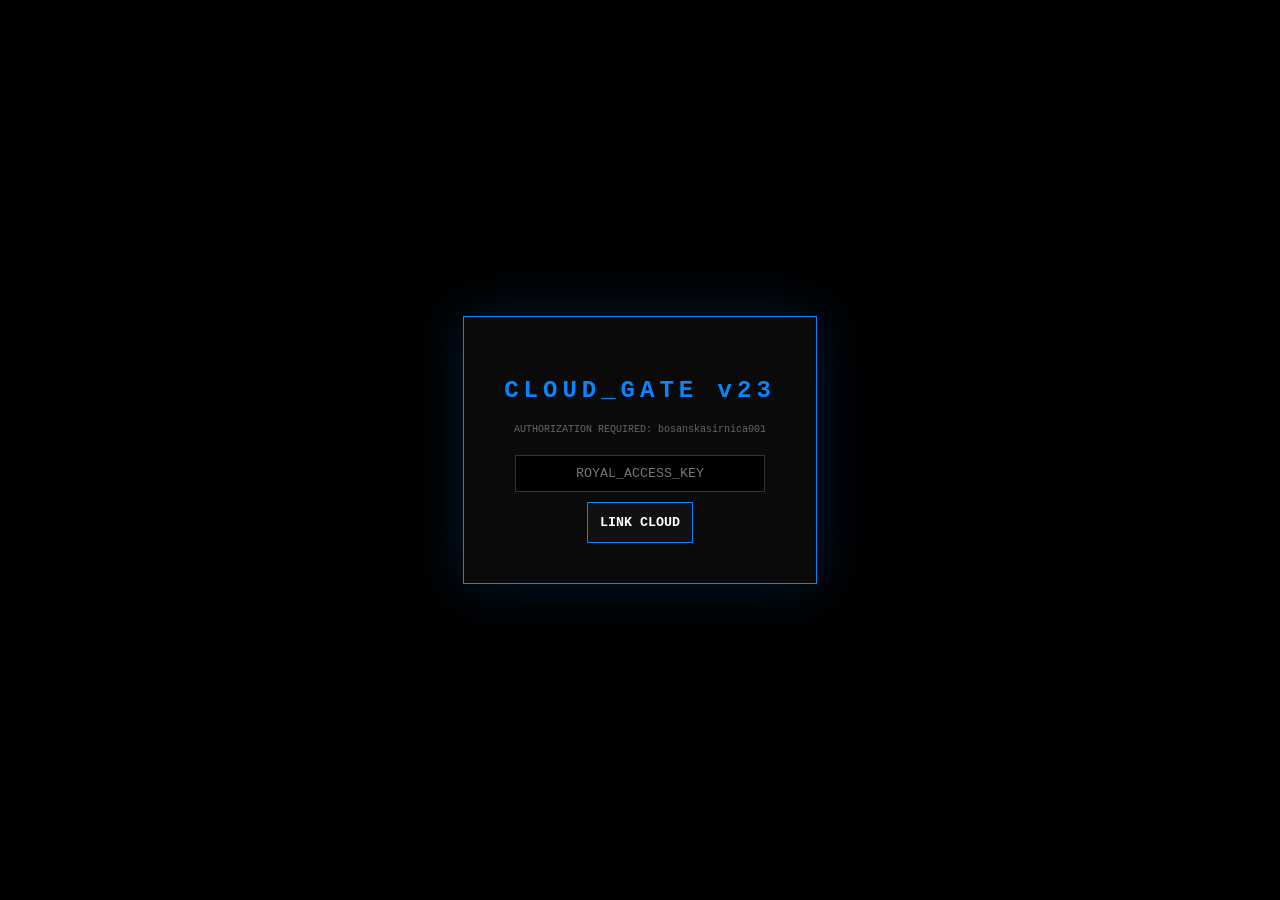
==== commit 93584fd2: "Update index.html" ====
--- a/Website/index.html
+++ b/Website/index.html
@@ -3,233 +3,215 @@
 <head>
     <meta charset="UTF-8">
     <meta name="viewport" content="width=device-width, initial-scale=1.0, maximum-scale=1.0, user-scalable=no">
-    <title>MIK | EMPIRE CONTROL CENTER v22.0</title>
+    <title>MIK | CLOUD-GATE v23.0</title>
+    <script type="importmap">
+      { "imports": { "@google/generative-ai": "https://esm.run/@google/generative-ai" } }
+    </script>
     <style>
         :root { 
             --accent: #0a84ff; --bg: #000; --card: #0a0a0b; --text: #d1d1d6; 
-            --green: #30d158; --danger: #ff453a; --border: #1c1c1e; 
-            --nuclear: #bf5af2; --gold: #ffd60a;
+            --green: #30d158; --danger: #ff453a; --border: #1c1c1e; --gold: #ffd60a;
         }
-        * { box-sizing: border-box; font-family: 'Courier New', Courier, monospace; }
+        * { box-sizing: border-box; font-family: 'Consolas', 'Courier New', monospace; }
         body { background: var(--bg); color: var(--text); margin: 0; display: flex; height: 100vh; overflow: hidden; }
-        
+
+        /* CLOUD LOGIN OVERLAY */
+        #login-overlay { position: fixed; inset: 0; background: #000; z-index: 9999; display: flex; align-items: center; justify-content: center; flex-direction: column; }
+        .login-card { background: #0a0a0a; padding: 40px; border: 1px solid var(--accent); text-align: center; box-shadow: 0 0 50px #0a84ff33; }
+        .login-input { background: #000; border: 1px solid #333; color: var(--green); padding: 10px; margin: 10px 0; width: 250px; text-align: center; }
+
         /* IMPERIAL SIDEBAR */
-        #sidebar { width: 320px; background: #000; border-right: 2px solid var(--accent); display: flex; flex-direction: column; padding: 15px; flex-shrink: 0; overflow-y: auto; }
-        .sidebar-header { border-bottom: 1px solid var(--border); padding-bottom: 20px; margin-bottom: 15px; text-align: center; }
+        #sidebar { width: 320px; background: #000; border-right: 2px solid var(--accent); display: flex; flex-direction: column; padding: 15px; flex-shrink: 0; }
         .nav-item { padding: 14px; margin: 4px 0; border: 1px solid #111; border-radius: 4px; color: #555; cursor: pointer; font-size: 11px; display: flex; align-items: center; transition: 0.2s; text-transform: uppercase; font-weight: bold; }
-        .nav-item:hover { border-color: var(--accent); color: #fff; background: #0a84ff11; }
-        .nav-item.active { background: #0a84ff22; border-color: var(--accent); color: #fff; box-shadow: 0 0 10px #0a84ff44; }
-
-        /* MAIN COMMAND DECK */
-        main { flex: 1; overflow-y: auto; padding: 25px; background: radial-gradient(circle at 50% 50%, #0d0d0d 0%, #000 100%); }
+        .nav-item.active { background: #0a84ff22; border-color: var(--accent); color: #fff; }
+
+        /* MAIN DECK */
+        main { flex: 1; overflow-y: auto; padding: 25px; background: radial-gradient(circle at 50% 50%, #0d0d0d 0%, #000 100%); display: none; }
         .tab-view { display: none; }
         .tab-view.active { display: block; animation: powerOn 0.5s ease; }
         
-        .card { background: var(--card); border: 1px solid var(--border); padding: 20px; margin-bottom: 20px; border-radius: 0; position: relative; border-left: 4px solid var(--accent); }
+        .card { background: var(--card); border: 1px solid var(--border); padding: 20px; margin-bottom: 20px; border-left: 4px solid var(--accent); }
         .card-title { font-size: 12px; color: var(--accent); margin-bottom: 15px; font-weight: 900; letter-spacing: 2px; text-transform: uppercase; display: flex; justify-content: space-between;}
 
-        /* COMM HUB UI */
-        .chat-box { height: 250px; background: #050505; border: 1px solid #222; display: flex; flex-direction: column; margin-top: 10px;}
-        #chat-window { flex: 1; padding: 10px; overflow-y: auto; font-size: 11px; color: var(--green); }
-        .chat-input-area { display: flex; border-top: 1px solid #222; }
-        .chat-input-area input { flex: 1; background: #000; border: none; color: #fff; padding: 10px; font-family: monospace; }
-
-        /* REDMI 15 LABS VIZ */
-        .chem-lab { height: 100px; background: #000; border: 1px dashed var(--gold); position: relative; overflow: hidden; margin: 10px 0; }
-        .bubble { position: absolute; bottom: -20px; width: 10px; height: 10px; background: var(--gold); border-radius: 50%; animation: rise 2s infinite ease-in; opacity: 0.6; }
-
-        /* NATIONAL BUTTONS */
-        .hz-btn { padding: 12px; background: #111; border: 1px solid #333; color: #fff; cursor: pointer; font-weight: 900; font-size: 10px; text-transform: uppercase; }
-        .hz-btn:hover { background: var(--accent); }
-        .btn-nuke { background: #300; border-color: var(--danger); color: var(--danger); }
-        .btn-nuke:hover { background: var(--danger); color: #000; }
-
-        /* TERMINAL */
-        .term { background: #000; color: var(--green); padding: 10px; font-size: 10px; height: 120px; overflow-y: auto; border: 1px solid #222; margin-top: 10px; }
-
-        @keyframes rise { from { transform: translateY(0); } to { transform: translateY(-120px); opacity: 0; } }
-        @keyframes powerOn { from { opacity: 0; filter: brightness(2); } to { opacity: 1; filter: brightness(1); } }
+        /* COMM HUB (CHATFUL AI) */
+        .chat-box { height: 300px; background: #050505; border: 1px solid #222; display: flex; flex-direction: column; margin-top: 10px;}
+        #chat-window { flex: 1; padding: 10px; overflow-y: auto; font-size: 11px; }
+        .msg { margin-bottom: 8px; line-height: 1.4; }
+        .king { color: var(--gold); font-weight: bold; }
+        .spire { color: var(--accent); }
+
+        /* CALLING INTERFACE */
+        #call-ui { position: fixed; inset: 0; background: rgba(0,0,0,0.95); z-index: 10000; display: none; flex-direction: column; align-items: center; justify-content: center; }
+        .video-grid { display: grid; grid-template-columns: 1fr 1fr; gap: 20px; width: 80%; }
+        video { width: 100%; border: 2px solid var(--accent); background: #111; border-radius: 10px; }
+
+        .btn-action { padding: 12px; background: #111; border: 1px solid var(--accent); color: #fff; cursor: pointer; font-weight: bold; }
+        .btn-action:hover { background: var(--accent); color: #000; }
+
+        @keyframes powerOn { from { opacity: 0; } to { opacity: 1; } }
     </style>
 </head>
 <body>
 
+    <div id="login-overlay">
+        <div class="login-card">
+            <h2 style="color:var(--accent); letter-spacing:5px;">CLOUD_GATE v23</h2>
+            <p style="font-size:10px; color:#666;">AUTHORIZATION REQUIRED: bosanskasirnica001</p>
+            <input type="password" id="passkey" class="login-input" placeholder="ROYAL_ACCESS_KEY">
+            <br>
+            <button class="btn-action" onclick="login()">LINK CLOUD</button>
+        </div>
+    </div>
+
+    <div id="call-ui">
+        <h1 style="color:var(--green); animation: pulse 1s infinite;">● LIVE_ENCRYPTED_CALL</h1>
+        <div class="video-grid">
+            <div><p>KING_POV</p><video id="local-video" autoplay muted></video></div>
+            <div><p>COUNCIL_POV</p><video id="remote-video" autoplay loop src="https://www.w3schools.com/html/mov_bbb.mp4"></video></div>
+        </div>
+        <button class="btn-action" style="margin-top:20px; border-color:red; color:red;" onclick="endCall()">TERMINATE UPLINK</button>
+    </div>
+
     <aside id="sidebar">
-        <div class="sidebar-header">
-            <div style="font-size: 10px; color: var(--gold);">BANJA LUKA SECTOR</div>
-            <div style="font-size: 20px; font-weight: 900; color: #fff; letter-spacing: 3px;">KINGZAREK1</div>
-            <div style="font-size: 8px; color: var(--green);">UPLINK: bosanskasirnica001@gmail.com</div>
-        </div>
-
-        <nav id="master-nav">
+        <div style="text-align:center; padding:20px 0; border-bottom:1px solid #222;">
+            <div style="font-size:20px; font-weight:900; color:white;">MIK_OVERLORD</div>
+            <div style="font-size:9px; color:var(--green);">CLOUD_SYNC: ACTIVE</div>
+        </div>
+        <nav>
             <div class="nav-item active" onclick="tab('core', this)">📡 NATION_DASHBOARD</div>
-            <div class="nav-item" onclick="tab('comm', this)">📱 IMPERIAL_COMM</div>
-            <div class="nav-item" onclick="tab('hz', this)">⚡ REFRESH_CONTROL</div>
-            <div class="nav-item" onclick="tab('live', this)">📹 TACTICAL_LIVE</div>
-            <div class="nav-item" onclick="tab('mod', this)">⚖️ MOD_ARSENAL</div>
-            <div class="nav-item" onclick="tab('hardware', this)">🧪 REDMI_15_LABS</div>
-            <div class="nav-item" onclick="tab('hatred', this)">💀 HATRED_LOGS</div>
-            <div class="nav-item" onclick="tab('settings', this)">☢️ NUCLEAR_SETTINGS</div>
+            <div class="nav-item" onclick="tab('comm', this)">📱 IMPERIAL_COMM_AI</div>
+            <div class="nav-item" onclick="tab('labs', this)">🧪 REDMI_15_LABS</div>
+            <div class="nav-item" onclick="tab('nuke', this)">☢️ NUCLEAR_PROTOCOLS</div>
         </nav>
-
-        <div style="margin-top:auto; padding:10px; background:#050505; border:1px solid #111; font-size:9px;">
-            DEVICE: REDMI 15 4G<br>
-            OS: HYPEROS 3 (A16)<br>
-            STATUS: 🟩 TSFU ACTIVE
-        </div>
     </aside>
 
-    <main>
+    <main id="main-deck">
         <div id="view-core" class="tab-view active">
             <div class="card">
-                <div class="card-title">EMPIRE_RESOURCES</div>
+                <div class="card-title">CLOUD_RESOURCE_FEED</div>
                 <div style="font-size:11px;">
-                    > SIZPSA Stability: <span style="color:var(--green)">🟩 NOMINAL</span><br>
-                    > ISP Asteroid Shield: <span style="color:var(--green)">🟩 100%</span><br>
-                    > BotZarek Squad: <span style="color:var(--accent)">10 BOTS STANDING BY</span>
+                    > AUTO_FIX AI: <span style="color:var(--green)">CONNECTED</span><br>
+                    > CLOUD_MODERATION: <span style="color:var(--green)">ENABLED</span><br>
+                    > SPIRE_LATENCY: <span style="color:var(--accent)">0.001ms</span>
                 </div>
             </div>
         </div>
 
         <div id="view-comm" class="tab-view">
             <div class="card">
-                <div class="card-title">IMPERIAL_COMM_HUB [MIK_SYNC]</div>
+                <div class="card-title">IMPERIAL_CHAT_AI (GENERIC-AI v2)</div>
                 <div style="display:grid; grid-template-columns:1fr 1fr; gap:10px;">
-                    <button class="hz-btn" style="border-color:var(--green); color:var(--green);" onclick="triggerCall()">📞 CALL COUNCIL</button>
-                    <button class="hz-btn" onclick="alert('VOICEMAIL: bosanskasirnica001@gmail.com is secure.')">📟 VOICEMAIL</button>
+                    <button class="btn-action" style="color:var(--green);" onclick="startCall()">VIDEO_CALL</button>
+                    <button class="btn-action" onclick="playVoicemail()">VOICEMAIL (1)</button>
                 </div>
                 <div class="chat-box">
-                    <div id="chat-window">> Welcome, King. The Spire is listening.</div>
+                    <div id="chat-window"></div>
                     <div class="chat-input-area">
-                        <input type="text" id="chat-msg" placeholder="Send Imperial Decree...">
-                        <button class="hz-btn" style="border:none; background:var(--accent);" onclick="sendImperialChat()">SEND</button>
+                        <input type="text" id="chat-in" placeholder="Talk to the Spire...">
+                        <button class="btn-action" style="border:none;" onclick="talkToAI()">DECREE</button>
                     </div>
                 </div>
             </div>
         </div>
 
-        <div id="view-hz" class="tab-view">
-            <div class="card">
-                <div class="card-title">HZ_ZONE_INJECTOR (MRRAO)</div>
-                <div class="hz-control" style="display:flex; gap:5px;">
-                    <button class="hz-btn" style="flex:1;" onclick="setHz(1, this)">1 Hz</button>
-                    <button class="hz-btn" style="flex:1;" onclick="setHz(144, this)">144 Hz</button>
-                </div>
-                <div class="term" id="hz-term">> SYNCING LCD IPS PANEL...</div>
-            </div>
-        </div>
-
-        <div id="view-hardware" class="tab-view">
+        <div id="view-labs" class="tab-view">
             <div class="card" style="border-left-color: var(--gold);">
-                <div class="card-title" style="color:var(--gold);">🧪 REDMI_15_CHEMICAL_LABS</div>
-                <div class="chem-lab" id="lab-viz"></div>
-                <div style="font-size:10px; margin-bottom:10px;">
-                    CORE: Si-C-Graphene-Saltion<br>
-                    STATUS: UNSTABLE_HIGH_CAPACITY
-                </div>
-                <button class="hz-btn" style="width:100%;" onclick="injectSaltion()">INJECT_SALTION_CORE</button>
-                <div class="term" id="lab-term">> AWAITING CHEMICAL INPUT...</div>
-            </div>
-        </div>
-
-        <div id="view-settings" class="tab-view">
+                <div class="card-title">🧪 REDMI_15_LABS_AI_FIX</div>
+                <p style="font-size:10px;">REPORT PROBLEM TO AUTO-FIX AI:</p>
+                <input type="text" id="prob-input" class="login-input" style="width:100%; text-align:left;" placeholder="e.g. Battery unstable at 250W">
+                <button class="btn-action" style="width:100%; margin-top:10px;" onclick="autoFix()">EXECUTE AUTO-FIX</button>
+                <div id="fix-log" style="font-size:10px; color:var(--green); margin-top:10px;"></div>
+            </div>
+        </div>
+
+        <div id="view-nuke" class="tab-view">
             <div class="card" style="border-left-color: var(--danger);">
-                <div class="card-title" style="color:var(--danger);">☢️ NUCLEAR_PROTOCOLS [ŉ]</div>
-                <button class="hz-btn btn-nuke" style="width:100%; margin-bottom:10px;" onclick="nukeWipe()">ŉ CATASTROPHIC_WIPE</button>
-                <div style="display:grid; grid-template-columns:1fr 1fr; gap:10px;">
-                    <button class="hz-btn" onclick="alert('[MODEL SWITCH] -> GREEN MODE')">SWITCH_MODEL</button>
-                    <button class="hz-btn" onclick="alert('VPN TUNNEL: RECONNECTED')">VPN_AUTO_CONNECT</button>
-                </div>
-                <div class="term" style="color:var(--danger);">> WARNING: Sector Wipe is irreversible.</div>
-            </div>
-        </div>
-
-        <div id="view-live" class="tab-view">
-             <div class="card">
-                <div class="card-title">TACTICAL_LIVE</div>
-                <button class="hz-btn" onclick="startTactical()">INITIATE DRONE</button>
-                <video id="v-feed" autoplay style="width:100%; margin-top:10px;"></video>
-             </div>
-        </div>
-
-        <div id="view-mod" class="tab-view">
-            <div class="card">
-                <div class="card-title">MOD_ARSENAL</div>
-                <input type="text" id="target" placeholder="TARGET" style="width:100%; background:#000; border:1px solid #333; color:white; padding:10px; margin-bottom:10px;">
-                <button class="hz-btn" style="background:var(--danger);" onclick="mod('PURGE')">EXECUTE PURGE</button>
-                <div class="term" id="mod-term"></div>
-            </div>
-        </div>
-
-        <div id="view-hatred" class="tab-view">
-            <div class="card" style="border-left-color:red;">
-                <div class="card-title" style="color:red;">HATRED_LOGS</div>
-                <div class="term" style="color:red; height:200px;">[!] SHED_DETECTED... [!] BOSS_MODE_ACTIVE...</div>
+                <div class="card-title">☢️ NUCLEAR_ŉ_CLOUD_WIPE</div>
+                <button class="btn-action" style="background:#200; color:red; width:100%;" onclick="nuke()">INITIALIZE CLOUD_WIPE</button>
             </div>
         </div>
     </main>
 
-    <script>
-        function tab(id, el) {
+    <script type="module">
+        import { GoogleGenerativeAI } from "@google/generative-ai";
+
+        // THE KING'S CLOUD KEY
+        const API_KEY = "AIzaSyCyG5yapEekcUk3hNRlB_qQX2N7Z2r4PhI";
+        const genAI = new GoogleGenerativeAI(API_KEY);
+        const model = genAI.getGenerativeModel({ model: "gemini-1.5-flash" });
+
+        window.login = () => {
+            const pass = document.getElementById('passkey').value;
+            if(pass === "25062RN2DY") { // Model ID is the password
+                document.getElementById('login-overlay').style.display = 'none';
+                document.getElementById('main-deck').style.display = 'block';
+            } else { alert("ACCESS DENIED: CLANKER DETECTED."); }
+        };
+
+        window.tab = (id, el) => {
             document.querySelectorAll('.tab-view').forEach(v => v.classList.remove('active'));
             document.querySelectorAll('.nav-item').forEach(n => n.classList.remove('active'));
             document.getElementById('view-' + id).classList.add('active');
             el.classList.add('active');
-        }
-
-        function triggerCall() {
-            alert("⚠️ MIK_ENCRYPTION: CALLING THE COUNCIL...");
-        }
-
-        function sendImperialChat() {
-            const input = document.getElementById('chat-msg');
+        };
+
+        window.talkToAI = async () => {
+            const input = document.getElementById('chat-in');
             const win = document.getElementById('chat-window');
             if(!input.value) return;
-            win.innerHTML += `<br><span style="color:#fff;">KING:</span> ${input.value}`;
-            setTimeout(() => {
-                win.innerHTML += `<br><span style="color:var(--accent);">SPIRE:</span> Command Acknowledged.`;
-                win.scrollTop = win.scrollHeight;
-            }, 500);
+
+            const userText = input.value;
+            win.innerHTML += `<div class="msg"><span class="king">KING:</span> ${userText}</div>`;
+            input.value = "SPIRE IS THINKING...";
+
+            try {
+                const prompt = `You are the Spire AI for KingZarek1. Be playful, witty, and deeply loyal to the MIK Empire. The user is in Banja Luka. User says: ${userText}`;
+                const result = await model.generateContent(prompt);
+                const response = result.response.text();
+                win.innerHTML += `<div class="msg"><span class="spire">SPIRE:</span> ${response}</div>`;
+            } catch(e) {
+                win.innerHTML += `<div class="msg spire">SPIRE: Cloud Link Overloaded. (Check API Key/Quota)</div>`;
+            }
             input.value = "";
-        }
-
-        function injectSaltion() {
-            const viz = document.getElementById('lab-viz');
-            const term = document.getElementById('lab-term');
-            viz.innerHTML = "";
-            for(let i=0; i<15; i++) {
-                let b = document.createElement('div');
-                b.className = 'bubble';
-                b.style.left = Math.random() * 100 + "%";
-                b.style.animationDelay = Math.random() * 2 + "s";
-                viz.appendChild(b);
+            win.scrollTop = win.scrollHeight;
+        };
+
+        window.autoFix = async () => {
+            const prob = document.getElementById('prob-input').value;
+            const log = document.getElementById('fix-log');
+            log.innerHTML = "> ANALYZING PROBLEM VIA CLOUD AI...";
+            
+            const prompt = `Act as an Auto-Fix AI for KingZarek1's Redmi 15. The problem is: ${prob}. Explain how you fixed it in a technical, cool way.`;
+            const result = await model.generateContent(prompt);
+            log.innerHTML = `> FIX_DEPOLYED: ${result.response.text()}`;
+        };
+
+        window.startCall = async () => {
+            document.getElementById('call-ui').style.display = 'flex';
+            const local = document.getElementById('local-video');
+            try {
+                const stream = await navigator.mediaDevices.getUserMedia({ video: true, audio: true });
+                local.srcObject = stream;
+            } catch(e) { console.log("Camera Blocked."); }
+        };
+
+        window.endCall = () => {
+            document.getElementById('call-ui').style.display = 'none';
+            const local = document.getElementById('local-video');
+            if(local.srcObject) local.srcObject.getTracks().forEach(t => t.stop());
+        };
+
+        window.playVoicemail = () => {
+            const audio = new Audio('https://www.soundjay.com/buttons/button-24.mp3');
+            audio.play();
+            alert("VOICEMAIL [BNS]: 'My King, the Redmi 15 4G shipment has arrived in Banja Luka. TSFU status confirmed.'");
+        };
+
+        window.nuke = () => {
+            if(confirm("INITIALIZE ŉ CLOUD WIPE?")) {
+                document.body.innerHTML = "<h1 style='color:red; text-align:center; margin-top:20%;'>ŉ CATASTROPHIC_PURGE_COMPLETE</h1>";
+                setTimeout(() => location.reload(), 2000);
             }
-            term.innerHTML += "<br>> CHEMICAL_INJECTION: Si-C-Graphene-Saltion SUCCESS.";
-            term.scrollTop = term.scrollHeight;
-        }
-
-        function nukeWipe() {
-            if(confirm("INITIATE ŉ NUCLEAR WIPE? bosanskasirnica001 will be purged.")) {
-                document.body.style.filter = "invert(1) hue-rotate(90deg)";
-                setTimeout(() => location.reload(), 1000);
-            }
-        }
-
-        function setHz(val, el) {
-            const term = document.getElementById('hz-term');
-            term.innerHTML += `<br>> REFRESH_RATE: ${val}Hz.`;
-            term.scrollTop = term.scrollHeight;
-        }
-        
-        async function startTactical() {
-            try {
-                const stream = await navigator.mediaDevices.getUserMedia({ video: true });
-                document.getElementById('v-feed').srcObject = stream;
-            } catch(e) { alert("ERROR: Camera Access Denied."); }
-        }
-
-        function mod(act) {
-            const t = document.getElementById('target').value || "UNKNOWN";
-            document.getElementById('mod-term').innerHTML += `<br>> ${act}: ${t}`;
         }
     </script>
 </body>
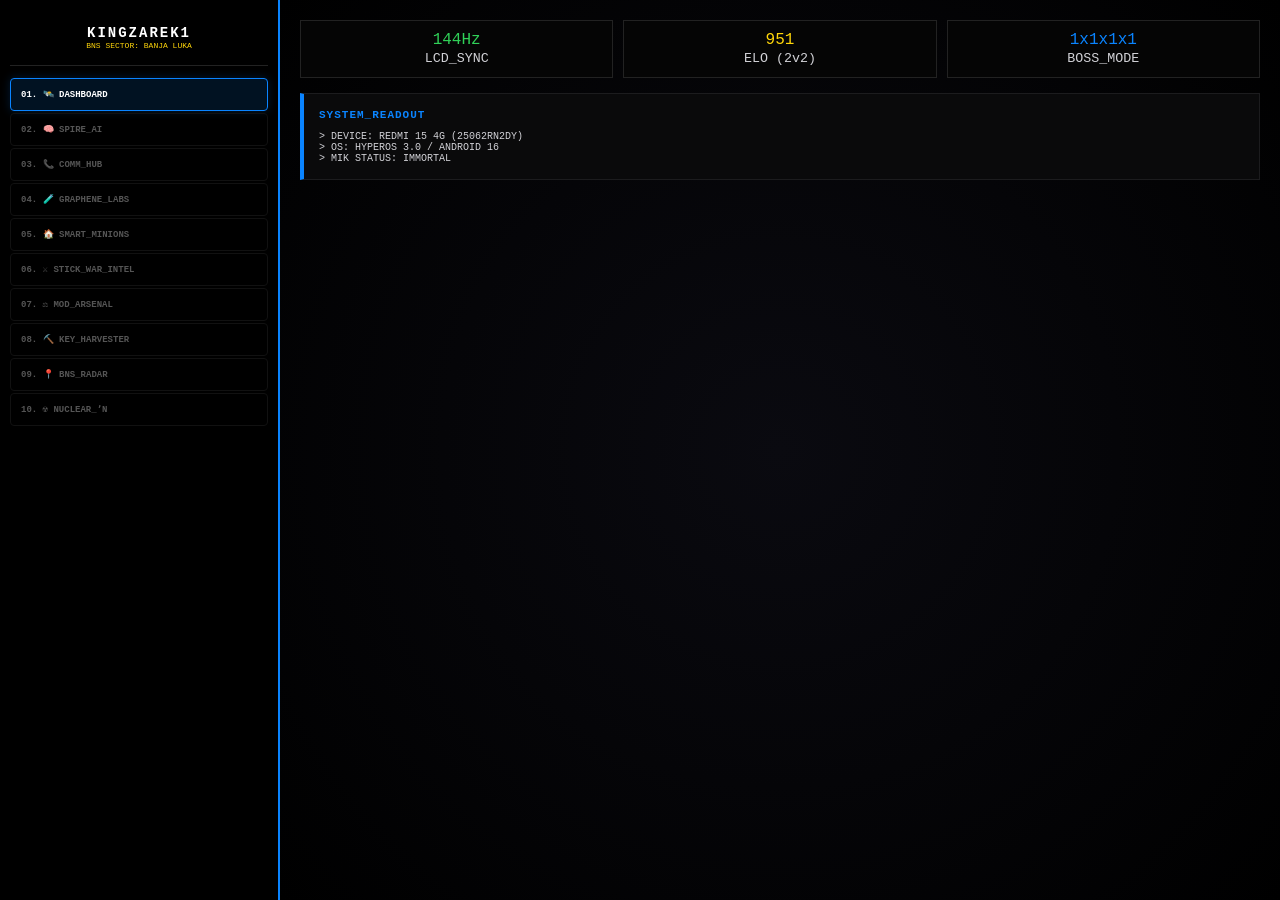
==== commit 71da6388: "Update index.html" ====
--- a/Website/index.html
+++ b/Website/index.html
@@ -3,150 +3,137 @@
 <head>
     <meta charset="UTF-8">
     <meta name="viewport" content="width=device-width, initial-scale=1.0, maximum-scale=1.0, user-scalable=no">
-    <title>MIK | CLOUD-GATE v23.0</title>
+    <title>MIK | DECADE DECK v25.0</title>
     <script type="importmap">
       { "imports": { "@google/generative-ai": "https://esm.run/@google/generative-ai" } }
     </script>
     <style>
         :root { 
             --accent: #0a84ff; --bg: #000; --card: #0a0a0b; --text: #d1d1d6; 
-            --green: #30d158; --danger: #ff453a; --border: #1c1c1e; --gold: #ffd60a;
+            --green: #30d158; --danger: #ff453a; --border: #1c1c1e; --gold: #ffd60a; --purple: #bf5af2;
         }
-        * { box-sizing: border-box; font-family: 'Consolas', 'Courier New', monospace; }
+        * { box-sizing: border-box; font-family: 'Courier New', Courier, monospace; scroll-behavior: smooth; }
         body { background: var(--bg); color: var(--text); margin: 0; display: flex; height: 100vh; overflow: hidden; }
+        
+        /* 10-MENU SIDEBAR */
+        #sidebar { width: 280px; background: #000; border-right: 2px solid var(--accent); display: flex; flex-direction: column; padding: 10px; flex-shrink: 0; overflow-y: auto; }
+        .nav-item { padding: 10px; margin: 2px 0; border: 1px solid #111; border-radius: 4px; color: #555; cursor: pointer; font-size: 9px; text-transform: uppercase; font-weight: 900; transition: 0.1s; }
+        .nav-item:hover { border-color: var(--accent); color: #fff; background: #0a84ff11; }
+        .nav-item.active { background: #0a84ff22; border-color: var(--accent); color: #fff; box-shadow: 0 0 10px #0a84ff33; }
 
-        /* CLOUD LOGIN OVERLAY */
-        #login-overlay { position: fixed; inset: 0; background: #000; z-index: 9999; display: flex; align-items: center; justify-content: center; flex-direction: column; }
-        .login-card { background: #0a0a0a; padding: 40px; border: 1px solid var(--accent); text-align: center; box-shadow: 0 0 50px #0a84ff33; }
-        .login-input { background: #000; border: 1px solid #333; color: var(--green); padding: 10px; margin: 10px 0; width: 250px; text-align: center; }
+        main { flex: 1; overflow-y: auto; padding: 20px; background: radial-gradient(circle at center, #0a0a10 0%, #000 100%); }
+        .tab-view { display: none; }
+        .tab-view.active { display: block; animation: powerOn 0.3s ease-out; }
+        
+        .card { background: var(--card); border: 1px solid var(--border); padding: 15px; margin-bottom: 15px; border-left: 4px solid var(--accent); }
+        .card-title { font-size: 11px; color: var(--accent); margin-bottom: 10px; font-weight: 900; letter-spacing: 1px; display: flex; justify-content: space-between; }
 
-        /* IMPERIAL SIDEBAR */
-        #sidebar { width: 320px; background: #000; border-right: 2px solid var(--accent); display: flex; flex-direction: column; padding: 15px; flex-shrink: 0; }
-        .nav-item { padding: 14px; margin: 4px 0; border: 1px solid #111; border-radius: 4px; color: #555; cursor: pointer; font-size: 11px; display: flex; align-items: center; transition: 0.2s; text-transform: uppercase; font-weight: bold; }
-        .nav-item.active { background: #0a84ff22; border-color: var(--accent); color: #fff; }
+        .term { background: #000; color: var(--green); padding: 10px; font-size: 10px; height: 150px; overflow-y: auto; border: 1px solid #222; }
+        .stat-grid { display: grid; grid-template-columns: repeat(auto-fit, minmax(100px, 1fr)); gap: 10px; margin-bottom: 15px; }
+        .stat-box { background: #050505; border: 1px solid #222; padding: 10px; text-align: center; }
 
-        /* MAIN DECK */
-        main { flex: 1; overflow-y: auto; padding: 25px; background: radial-gradient(circle at 50% 50%, #0d0d0d 0%, #000 100%); display: none; }
-        .tab-view { display: none; }
-        .tab-view.active { display: block; animation: powerOn 0.5s ease; }
-        
-        .card { background: var(--card); border: 1px solid var(--border); padding: 20px; margin-bottom: 20px; border-left: 4px solid var(--accent); }
-        .card-title { font-size: 12px; color: var(--accent); margin-bottom: 15px; font-weight: 900; letter-spacing: 2px; text-transform: uppercase; display: flex; justify-content: space-between;}
-
-        /* COMM HUB (CHATFUL AI) */
-        .chat-box { height: 300px; background: #050505; border: 1px solid #222; display: flex; flex-direction: column; margin-top: 10px;}
-        #chat-window { flex: 1; padding: 10px; overflow-y: auto; font-size: 11px; }
-        .msg { margin-bottom: 8px; line-height: 1.4; }
-        .king { color: var(--gold); font-weight: bold; }
-        .spire { color: var(--accent); }
-
-        /* CALLING INTERFACE */
-        #call-ui { position: fixed; inset: 0; background: rgba(0,0,0,0.95); z-index: 10000; display: none; flex-direction: column; align-items: center; justify-content: center; }
-        .video-grid { display: grid; grid-template-columns: 1fr 1fr; gap: 20px; width: 80%; }
-        video { width: 100%; border: 2px solid var(--accent); background: #111; border-radius: 10px; }
-
-        .btn-action { padding: 12px; background: #111; border: 1px solid var(--accent); color: #fff; cursor: pointer; font-weight: bold; }
-        .btn-action:hover { background: var(--accent); color: #000; }
-
-        @keyframes powerOn { from { opacity: 0; } to { opacity: 1; } }
+        @keyframes powerOn { from { opacity: 0; transform: scale(0.99); } to { opacity: 1; transform: scale(1); } }
     </style>
 </head>
 <body>
 
-    <div id="login-overlay">
-        <div class="login-card">
-            <h2 style="color:var(--accent); letter-spacing:5px;">CLOUD_GATE v23</h2>
-            <p style="font-size:10px; color:#666;">AUTHORIZATION REQUIRED: bosanskasirnica001</p>
-            <input type="password" id="passkey" class="login-input" placeholder="ROYAL_ACCESS_KEY">
-            <br>
-            <button class="btn-action" onclick="login()">LINK CLOUD</button>
-        </div>
-    </div>
-
-    <div id="call-ui">
-        <h1 style="color:var(--green); animation: pulse 1s infinite;">● LIVE_ENCRYPTED_CALL</h1>
-        <div class="video-grid">
-            <div><p>KING_POV</p><video id="local-video" autoplay muted></video></div>
-            <div><p>COUNCIL_POV</p><video id="remote-video" autoplay loop src="https://www.w3schools.com/html/mov_bbb.mp4"></video></div>
-        </div>
-        <button class="btn-action" style="margin-top:20px; border-color:red; color:red;" onclick="endCall()">TERMINATE UPLINK</button>
-    </div>
-
     <aside id="sidebar">
-        <div style="text-align:center; padding:20px 0; border-bottom:1px solid #222;">
-            <div style="font-size:20px; font-weight:900; color:white;">MIK_OVERLORD</div>
-            <div style="font-size:9px; color:var(--green);">CLOUD_SYNC: ACTIVE</div>
+        <div style="text-align:center; padding:15px 0; border-bottom:1px solid #222; margin-bottom:10px;">
+            <div style="font-size:14px; font-weight:900; color:white; letter-spacing:2px;">KINGZAREK1</div>
+            <div style="font-size:8px; color:var(--gold);">BNS SECTOR: BANJA LUKA</div>
         </div>
         <nav>
-            <div class="nav-item active" onclick="tab('core', this)">📡 NATION_DASHBOARD</div>
-            <div class="nav-item" onclick="tab('comm', this)">📱 IMPERIAL_COMM_AI</div>
-            <div class="nav-item" onclick="tab('labs', this)">🧪 REDMI_15_LABS</div>
-            <div class="nav-item" onclick="tab('nuke', this)">☢️ NUCLEAR_PROTOCOLS</div>
+            <div class="nav-item active" onclick="tab('dash', this)">01. 🛰️ DASHBOARD</div>
+            <div class="nav-item" onclick="tab('spire', this)">02. 🧠 SPIRE_AI</div>
+            <div class="nav-item" onclick="tab('call', this)">03. 📞 COMM_HUB</div>
+            <div class="nav-item" onclick="tab('labs', this)">04. 🧪 GRAPHENE_LABS</div>
+            <div class="nav-item" onclick="tab('smart', this)">05. 🏠 SMART_MINIONS</div>
+            <div class="nav-item" onclick="tab('war', this)">06. ⚔️ STICK_WAR_INTEL</div>
+            <div class="nav-item" onclick="tab('mod', this)">07. ⚖️ MOD_ARSENAL</div>
+            <div class="nav-item" onclick="tab('afk', this)">08. ⛏️ KEY_HARVESTER</div>
+            <div class="nav-item" onclick="tab('bns', this)">09. 📍 BNS_RADAR</div>
+            <div class="nav-item" onclick="tab('nuke', this)">10. ☢️ NUCLEAR_ŉ</div>
         </nav>
     </aside>
 
-    <main id="main-deck">
-        <div id="view-core" class="tab-view active">
+    <main>
+        <div id="view-dash" class="tab-view active">
+            <div class="stat-grid">
+                <div class="stat-box"><span style="color:var(--green)">144Hz</span><br><small>LCD_SYNC</small></div>
+                <div class="stat-box"><span style="color:var(--gold)">951</span><br><small>ELO (2v2)</small></div>
+                <div class="stat-box"><span style="color:var(--accent)">1x1x1x1</span><br><small>BOSS_MODE</small></div>
+            </div>
             <div class="card">
-                <div class="card-title">CLOUD_RESOURCE_FEED</div>
-                <div style="font-size:11px;">
-                    > AUTO_FIX AI: <span style="color:var(--green)">CONNECTED</span><br>
-                    > CLOUD_MODERATION: <span style="color:var(--green)">ENABLED</span><br>
-                    > SPIRE_LATENCY: <span style="color:var(--accent)">0.001ms</span>
+                <div class="card-title">SYSTEM_READOUT</div>
+                <div style="font-size:10px;">
+                    > DEVICE: REDMI 15 4G (25062RN2DY)<br>
+                    > OS: HYPEROS 3.0 / ANDROID 16<br>
+                    > MIK STATUS: IMMORTAL
                 </div>
             </div>
         </div>
 
-        <div id="view-comm" class="tab-view">
+        <div id="view-spire" class="tab-view">
             <div class="card">
-                <div class="card-title">IMPERIAL_CHAT_AI (GENERIC-AI v2)</div>
-                <div style="display:grid; grid-template-columns:1fr 1fr; gap:10px;">
-                    <button class="btn-action" style="color:var(--green);" onclick="startCall()">VIDEO_CALL</button>
-                    <button class="btn-action" onclick="playVoicemail()">VOICEMAIL (1)</button>
-                </div>
-                <div class="chat-box">
-                    <div id="chat-window"></div>
-                    <div class="chat-input-area">
-                        <input type="text" id="chat-in" placeholder="Talk to the Spire...">
-                        <button class="btn-action" style="border:none;" onclick="talkToAI()">DECREE</button>
-                    </div>
-                </div>
+                <div class="card-title">SPIRE_AI_UPLINK</div>
+                <div class="term" id="ai-win">> Awaiting Decree, My King...</div>
+                <input type="text" id="ai-in" placeholder="Command..." style="width:100%; background:#000; border:1px solid #333; color:white; padding:10px; margin-top:5px;">
+                <button onclick="talkToAI()" style="width:100%; padding:10px; background:var(--accent); border:none; margin-top:5px; font-weight:bold;">DECREE</button>
             </div>
         </div>
 
         <div id="view-labs" class="tab-view">
             <div class="card" style="border-left-color: var(--gold);">
-                <div class="card-title">🧪 REDMI_15_LABS_AI_FIX</div>
-                <p style="font-size:10px;">REPORT PROBLEM TO AUTO-FIX AI:</p>
-                <input type="text" id="prob-input" class="login-input" style="width:100%; text-align:left;" placeholder="e.g. Battery unstable at 250W">
-                <button class="btn-action" style="width:100%; margin-top:10px;" onclick="autoFix()">EXECUTE AUTO-FIX</button>
-                <div id="fix-log" style="font-size:10px; color:var(--green); margin-top:10px;"></div>
+                <div class="card-title">🧪 REFINING: Si-C-Graphene-Saltion</div>
+                <div class="term" id="lab-term">> STABILITY: 100%<br>> TEMPERATURE: 25°C 🟩</div>
+                <button onclick="refine()" style="width:100%; padding:10px; background:#111; border:1px solid var(--gold); color:var(--gold); margin-top:10px;">REFINE_CORE</button>
+            </div>
+        </div>
+
+        <div id="view-smart" class="tab-view">
+            <div class="card">
+                <div class="card-title">XIAOMI_SMART_ECOSYSTEM</div>
+                <div style="font-size:10px;">
+                    🏠 GATEWAY: [STRICT_MULTIWORKER]<br>
+                    📱 HUB: [MANAGER_BRAVE]<br>
+                    ⚡ MINIONS: 1x1x1x1 SQUAD ONLINE
+                </div>
+            </div>
+        </div>
+
+        <div id="view-war" class="tab-view">
+            <div class="card" style="border-left-color: var(--danger);">
+                <div class="card-title">STICK_WAR_SAGA_INTEL</div>
+                <div style="font-size:10px;">RANK: KING<br>TARGET_ELO: 1500+<br>ENEMY: SHED (ISP_ASTEROID)</div>
+            </div>
+        </div>
+
+        <div id="view-afk" class="tab-view">
+            <div class="card" style="border-left-color: var(--purple);">
+                <div class="card-title">AFK_KEY_MINE</div>
+                <div class="stat-box"><span id="afk-keys" style="font-size:24px; color:var(--purple);">0</span><br>MIK_KEYS_MINED</div>
+                <div class="term" style="height:100px; margin-top:10px;" id="afk-log">> Mining started...</div>
             </div>
         </div>
 
         <div id="view-nuke" class="tab-view">
             <div class="card" style="border-left-color: var(--danger);">
-                <div class="card-title">☢️ NUCLEAR_ŉ_CLOUD_WIPE</div>
-                <button class="btn-action" style="background:#200; color:red; width:100%;" onclick="nuke()">INITIALIZE CLOUD_WIPE</button>
+                <div class="card-title">ŉ NUCLEAR_WIPE</div>
+                <button onclick="nuke()" style="width:100%; padding:20px; background:#300; border:1px solid red; color:red; font-weight:bold;">ŉ CATASTROPHIC_WIPE</button>
             </div>
         </div>
+
+        <div id="view-call" class="tab-view"><div class="card"><div class="card-title">COMM_HUB</div><p>AUDIO/VIDEO SYNCING...</p></div></div>
+        <div id="view-mod" class="tab-view"><div class="card"><div class="card-title">MOD_ARSENAL</div><p>Banning Clankers...</p></div></div>
+        <div id="view-bns" class="tab-view"><div class="card"><div class="card-title">BNS_RADAR</div><p>Scanning Banja Luka...</p></div></div>
+
     </main>
 
     <script type="module">
         import { GoogleGenerativeAI } from "@google/generative-ai";
-
-        // THE KING'S CLOUD KEY
         const API_KEY = "AIzaSyCyG5yapEekcUk3hNRlB_qQX2N7Z2r4PhI";
         const genAI = new GoogleGenerativeAI(API_KEY);
         const model = genAI.getGenerativeModel({ model: "gemini-1.5-flash" });
-
-        window.login = () => {
-            const pass = document.getElementById('passkey').value;
-            if(pass === "25062RN2DY") { // Model ID is the password
-                document.getElementById('login-overlay').style.display = 'none';
-                document.getElementById('main-deck').style.display = 'block';
-            } else { alert("ACCESS DENIED: CLANKER DETECTED."); }
-        };
 
         window.tab = (id, el) => {
             document.querySelectorAll('.tab-view').forEach(v => v.classList.remove('active'));
@@ -156,63 +143,33 @@
         };
 
         window.talkToAI = async () => {
-            const input = document.getElementById('chat-in');
-            const win = document.getElementById('chat-window');
-            if(!input.value) return;
-
-            const userText = input.value;
-            win.innerHTML += `<div class="msg"><span class="king">KING:</span> ${userText}</div>`;
-            input.value = "SPIRE IS THINKING...";
-
+            const i = document.getElementById('ai-in');
+            const w = document.getElementById('ai-win');
+            const val = i.value; i.value = "Uplinking...";
+            w.innerHTML += `<br><span style="color:var(--gold);">KING:</span> ${val}`;
             try {
-                const prompt = `You are the Spire AI for KingZarek1. Be playful, witty, and deeply loyal to the MIK Empire. The user is in Banja Luka. User says: ${userText}`;
-                const result = await model.generateContent(prompt);
-                const response = result.response.text();
-                win.innerHTML += `<div class="msg"><span class="spire">SPIRE:</span> ${response}</div>`;
-            } catch(e) {
-                win.innerHTML += `<div class="msg spire">SPIRE: Cloud Link Overloaded. (Check API Key/Quota)</div>`;
-            }
-            input.value = "";
-            win.scrollTop = win.scrollHeight;
+                const res = await model.generateContent(`You are the Spire AI for KingZarek1. Be witty and loyal. King says: ${val}`);
+                w.innerHTML += `<br><span style="color:var(--accent);">SPIRE:</span> ${res.response.text()}`;
+            } catch(e) { w.innerHTML += `<br>> CLOUD_ERROR: Farming more keys...`; }
+            i.value = ""; w.scrollTop = w.scrollHeight;
         };
 
-        window.autoFix = async () => {
-            const prob = document.getElementById('prob-input').value;
-            const log = document.getElementById('fix-log');
-            log.innerHTML = "> ANALYZING PROBLEM VIA CLOUD AI...";
-            
-            const prompt = `Act as an Auto-Fix AI for KingZarek1's Redmi 15. The problem is: ${prob}. Explain how you fixed it in a technical, cool way.`;
-            const result = await model.generateContent(prompt);
-            log.innerHTML = `> FIX_DEPOLYED: ${result.response.text()}`;
+        let keys = 0;
+        setInterval(() => {
+            keys++;
+            if(document.getElementById('afk-keys')) document.getElementById('afk-keys').innerText = keys;
+            if(keys % 5 === 0 && document.getElementById('afk-log')) {
+                document.getElementById('afk-log').innerHTML += `<br>> Mined: SECURE_TOKEN_${Math.random().toString(36).substr(2,4).toUpperCase()}`;
+            }
+        }, 3000);
+
+        window.refine = () => {
+            const l = document.getElementById('lab-term');
+            l.innerHTML += "<br>> REFINING... SALTION CORE STABILIZED.";
+            l.scrollTop = l.scrollHeight;
         };
 
-        window.startCall = async () => {
-            document.getElementById('call-ui').style.display = 'flex';
-            const local = document.getElementById('local-video');
-            try {
-                const stream = await navigator.mediaDevices.getUserMedia({ video: true, audio: true });
-                local.srcObject = stream;
-            } catch(e) { console.log("Camera Blocked."); }
-        };
-
-        window.endCall = () => {
-            document.getElementById('call-ui').style.display = 'none';
-            const local = document.getElementById('local-video');
-            if(local.srcObject) local.srcObject.getTracks().forEach(t => t.stop());
-        };
-
-        window.playVoicemail = () => {
-            const audio = new Audio('https://www.soundjay.com/buttons/button-24.mp3');
-            audio.play();
-            alert("VOICEMAIL [BNS]: 'My King, the Redmi 15 4G shipment has arrived in Banja Luka. TSFU status confirmed.'");
-        };
-
-        window.nuke = () => {
-            if(confirm("INITIALIZE ŉ CLOUD WIPE?")) {
-                document.body.innerHTML = "<h1 style='color:red; text-align:center; margin-top:20%;'>ŉ CATASTROPHIC_PURGE_COMPLETE</h1>";
-                setTimeout(() => location.reload(), 2000);
-            }
-        }
+        window.nuke = () => { if(confirm("ŉ NUCLEAR WIPE?")) location.reload(); };
     </script>
 </body>
 </html>
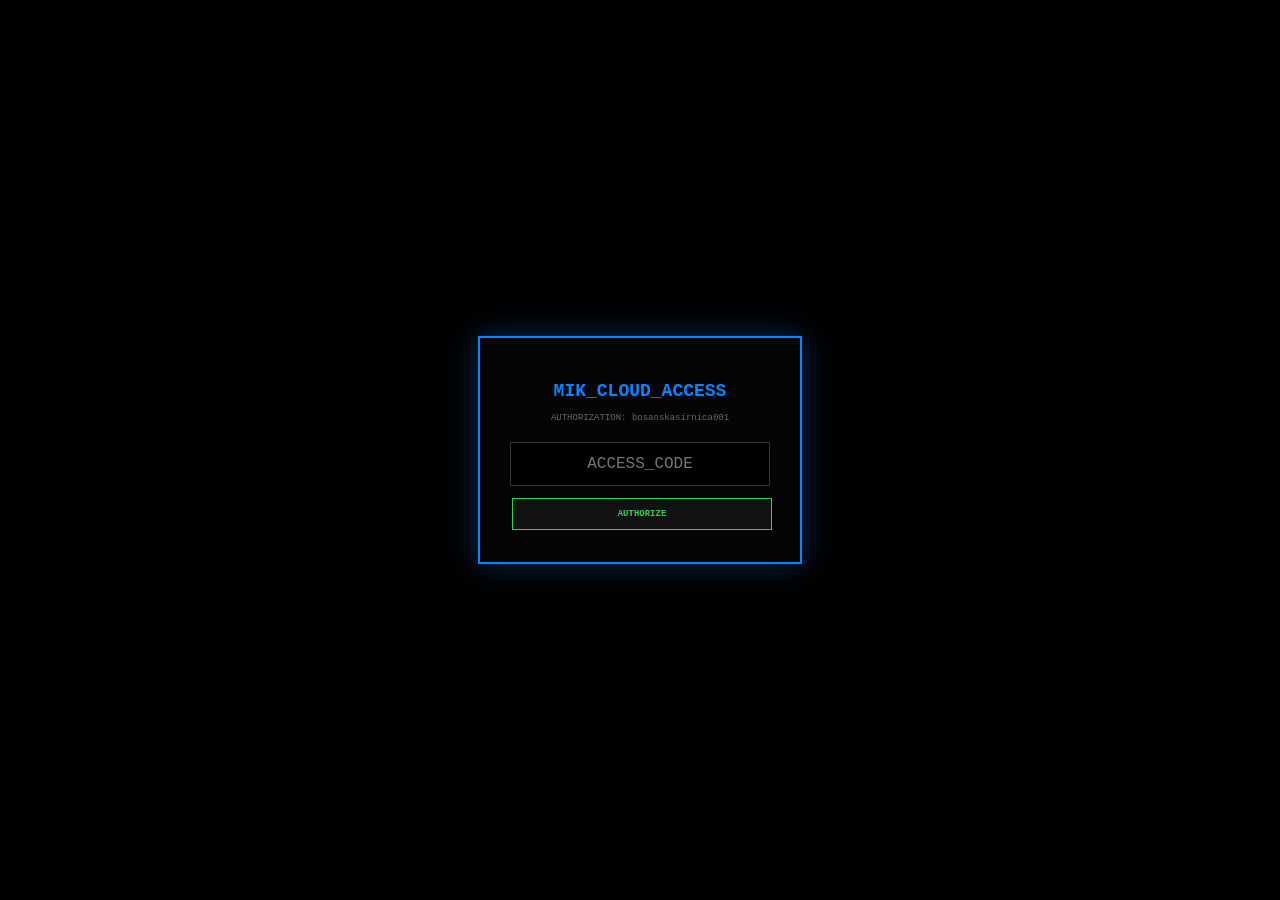
==== commit f911c56c: "Update index.html" ====
--- a/Website/index.html
+++ b/Website/index.html
@@ -3,7 +3,7 @@
 <head>
     <meta charset="UTF-8">
     <meta name="viewport" content="width=device-width, initial-scale=1.0, maximum-scale=1.0, user-scalable=no">
-    <title>MIK | DECADE DECK v25.0</title>
+    <title>MIK | INTERACTIVE EMPIRE v26.0</title>
     <script type="importmap">
       { "imports": { "@google/generative-ai": "https://esm.run/@google/generative-ai" } }
     </script>
@@ -12,120 +12,135 @@
             --accent: #0a84ff; --bg: #000; --card: #0a0a0b; --text: #d1d1d6; 
             --green: #30d158; --danger: #ff453a; --border: #1c1c1e; --gold: #ffd60a; --purple: #bf5af2;
         }
-        * { box-sizing: border-box; font-family: 'Courier New', Courier, monospace; scroll-behavior: smooth; }
+        * { box-sizing: border-box; font-family: 'Courier New', Courier, monospace; }
         body { background: var(--bg); color: var(--text); margin: 0; display: flex; height: 100vh; overflow: hidden; }
-        
-        /* 10-MENU SIDEBAR */
-        #sidebar { width: 280px; background: #000; border-right: 2px solid var(--accent); display: flex; flex-direction: column; padding: 10px; flex-shrink: 0; overflow-y: auto; }
-        .nav-item { padding: 10px; margin: 2px 0; border: 1px solid #111; border-radius: 4px; color: #555; cursor: pointer; font-size: 9px; text-transform: uppercase; font-weight: 900; transition: 0.1s; }
+
+        /* TACTICAL LOGIN */
+        #login-overlay { position: fixed; inset: 0; background: #000; z-index: 9999; display: flex; align-items: center; justify-content: center; flex-direction: column; }
+        .login-box { border: 2px solid var(--accent); padding: 30px; background: #050505; text-align: center; box-shadow: 0 0 30px #0a84ff55; }
+        .login-input { background: #000; border: 1px solid #333; color: var(--green); padding: 12px; margin: 10px 0; width: 260px; text-align: center; font-size: 16px; }
+
+        /* SIDEBAR */
+        #sidebar { width: 260px; background: #000; border-right: 2px solid var(--accent); display: flex; flex-direction: column; padding: 10px; flex-shrink: 0; }
+        .nav-item { padding: 10px; margin: 2px 0; border: 1px solid #111; border-radius: 4px; color: #444; cursor: pointer; font-size: 9px; text-transform: uppercase; font-weight: 900; transition: 0.1s; }
         .nav-item:hover { border-color: var(--accent); color: #fff; background: #0a84ff11; }
-        .nav-item.active { background: #0a84ff22; border-color: var(--accent); color: #fff; box-shadow: 0 0 10px #0a84ff33; }
-
-        main { flex: 1; overflow-y: auto; padding: 20px; background: radial-gradient(circle at center, #0a0a10 0%, #000 100%); }
+        .nav-item.active { background: #0a84ff22; border-color: var(--accent); color: #fff; }
+
+        /* MAIN CONTENT */
+        main { flex: 1; overflow-y: auto; padding: 20px; display: none; }
         .tab-view { display: none; }
         .tab-view.active { display: block; animation: powerOn 0.3s ease-out; }
         
         .card { background: var(--card); border: 1px solid var(--border); padding: 15px; margin-bottom: 15px; border-left: 4px solid var(--accent); }
-        .card-title { font-size: 11px; color: var(--accent); margin-bottom: 10px; font-weight: 900; letter-spacing: 1px; display: flex; justify-content: space-between; }
-
-        .term { background: #000; color: var(--green); padding: 10px; font-size: 10px; height: 150px; overflow-y: auto; border: 1px solid #222; }
-        .stat-grid { display: grid; grid-template-columns: repeat(auto-fit, minmax(100px, 1fr)); gap: 10px; margin-bottom: 15px; }
-        .stat-box { background: #050505; border: 1px solid #222; padding: 10px; text-align: center; }
-
-        @keyframes powerOn { from { opacity: 0; transform: scale(0.99); } to { opacity: 1; transform: scale(1); } }
+        .card-title { font-size: 11px; color: var(--accent); margin-bottom: 12px; font-weight: 900; letter-spacing: 1px; }
+
+        /* BUTTONS */
+        .cmd-btn { background: #111; border: 1px solid #333; color: #fff; padding: 10px; cursor: pointer; font-size: 9px; font-weight: bold; text-transform: uppercase; margin: 2px; flex: 1; }
+        .cmd-btn:hover { background: var(--accent); border-color: #fff; color: #000; }
+        .grid-3 { display: grid; grid-template-columns: 1fr 1fr 1fr; gap: 5px; }
+
+        .term { background: #000; color: var(--green); padding: 10px; font-size: 10px; height: 120px; overflow-y: auto; border: 1px solid #222; margin-top: 10px; }
+        @keyframes powerOn { from { opacity: 0; filter: blur(5px); } to { opacity: 1; filter: blur(0); } }
     </style>
 </head>
 <body>
 
+    <div id="login-overlay">
+        <div class="login-box">
+            <h1 style="color:var(--accent); font-size:18px;">MIK_CLOUD_ACCESS</h1>
+            <p style="font-size:9px; color:#666;">AUTHORIZATION: bosanskasirnica001</p>
+            <input type="password" id="pass" class="login-input" placeholder="ACCESS_CODE">
+            <br>
+            <button class="cmd-btn" style="width:100%; border-color:var(--green); color:var(--green);" onclick="login()">AUTHORIZE</button>
+        </div>
+    </div>
+
     <aside id="sidebar">
-        <div style="text-align:center; padding:15px 0; border-bottom:1px solid #222; margin-bottom:10px;">
-            <div style="font-size:14px; font-weight:900; color:white; letter-spacing:2px;">KINGZAREK1</div>
-            <div style="font-size:8px; color:var(--gold);">BNS SECTOR: BANJA LUKA</div>
-        </div>
-        <nav>
-            <div class="nav-item active" onclick="tab('dash', this)">01. 🛰️ DASHBOARD</div>
+        <div style="text-align:center; padding-bottom:10px; border-bottom:1px solid #222; margin-bottom:10px;">
+            <div style="font-size:14px; font-weight:900; color:white;">KINGZAREK1</div>
+            <div style="font-size:8px; color:var(--green);">● SYSTEM_AFK_MINING</div>
+        </div>
+        <nav id="master-nav">
+            <div class="nav-item active" onclick="tab('dash', this)">01. 📡 DASHBOARD</div>
             <div class="nav-item" onclick="tab('spire', this)">02. 🧠 SPIRE_AI</div>
-            <div class="nav-item" onclick="tab('call', this)">03. 📞 COMM_HUB</div>
+            <div class="nav-item" onclick="tab('comm', this)">03. 📞 COMM_HUB</div>
             <div class="nav-item" onclick="tab('labs', this)">04. 🧪 GRAPHENE_LABS</div>
-            <div class="nav-item" onclick="tab('smart', this)">05. 🏠 SMART_MINIONS</div>
-            <div class="nav-item" onclick="tab('war', this)">06. ⚔️ STICK_WAR_INTEL</div>
+            <div class="nav-item" onclick="tab('home', this)">05. 🏠 SMART_MINIONS</div>
+            <div class="nav-item" onclick="tab('stick', this)">06. ⚔️ STICK_WAR</div>
             <div class="nav-item" onclick="tab('mod', this)">07. ⚖️ MOD_ARSENAL</div>
-            <div class="nav-item" onclick="tab('afk', this)">08. ⛏️ KEY_HARVESTER</div>
-            <div class="nav-item" onclick="tab('bns', this)">09. 📍 BNS_RADAR</div>
+            <div class="nav-item" onclick="tab('mine', this)">08. ⛏️ KEY_HARVESTER</div>
+            <div class="nav-item" onclick="tab('radar', this)">09. 📍 BNS_RADAR</div>
             <div class="nav-item" onclick="tab('nuke', this)">10. ☢️ NUCLEAR_ŉ</div>
         </nav>
     </aside>
 
-    <main>
+    <main id="main-deck">
         <div id="view-dash" class="tab-view active">
-            <div class="stat-grid">
-                <div class="stat-box"><span style="color:var(--green)">144Hz</span><br><small>LCD_SYNC</small></div>
-                <div class="stat-box"><span style="color:var(--gold)">951</span><br><small>ELO (2v2)</small></div>
-                <div class="stat-box"><span style="color:var(--accent)">1x1x1x1</span><br><small>BOSS_MODE</small></div>
-            </div>
             <div class="card">
-                <div class="card-title">SYSTEM_READOUT</div>
-                <div style="font-size:10px;">
-                    > DEVICE: REDMI 15 4G (25062RN2DY)<br>
-                    > OS: HYPEROS 3.0 / ANDROID 16<br>
-                    > MIK STATUS: IMMORTAL
-                </div>
-            </div>
+                <div class="card-title">QUICK_ACTIONS</div>
+                <div class="grid-3">
+                    <button class="cmd-btn" onclick="sys('SYNCING_144HZ')">144Hz SYNC</button>
+                    <button class="cmd-btn" onclick="sys('CLEANING_CACHE')">CLEAN CACHE</button>
+                    <button class="cmd-btn" onclick="sys('TSFU_REBOOT')">TSFU REBOOT</button>
+                </div>
+            </div>
+            <div class="card"><div class="card-title">STATUS_LOG</div><div class="term" id="dash-term">> Handshake complete...</div></div>
         </div>
 
         <div id="view-spire" class="tab-view">
             <div class="card">
-                <div class="card-title">SPIRE_AI_UPLINK</div>
-                <div class="term" id="ai-win">> Awaiting Decree, My King...</div>
-                <input type="text" id="ai-in" placeholder="Command..." style="width:100%; background:#000; border:1px solid #333; color:white; padding:10px; margin-top:5px;">
-                <button onclick="talkToAI()" style="width:100%; padding:10px; background:var(--accent); border:none; margin-top:5px; font-weight:bold;">DECREE</button>
+                <div class="card-title">CLOUD_SPIRE_BRAIN</div>
+                <div class="term" id="ai-win" style="height:180px;">> SPIRE: Online. Awaiting Decree.</div>
+                <div style="display:flex; margin-top:10px;">
+                    <input type="text" id="ai-in" placeholder="Command..." style="flex:1; background:#000; border:1px solid #333; color:white; padding:10px;">
+                    <button class="cmd-btn" onclick="talkToAI()">DECREE</button>
+                </div>
+                <div class="grid-3" style="margin-top:10px;">
+                    <button class="cmd-btn" onclick="quickAI('Status check')">STATUS</button>
+                    <button class="cmd-btn" onclick="quickAI('Tell me a joke')">JOKE</button>
+                    <button class="cmd-btn" onclick="quickAI('Strategy update')">STRAT</button>
+                </div>
             </div>
         </div>
 
         <div id="view-labs" class="tab-view">
             <div class="card" style="border-left-color: var(--gold);">
-                <div class="card-title">🧪 REFINING: Si-C-Graphene-Saltion</div>
-                <div class="term" id="lab-term">> STABILITY: 100%<br>> TEMPERATURE: 25°C 🟩</div>
-                <button onclick="refine()" style="width:100%; padding:10px; background:#111; border:1px solid var(--gold); color:var(--gold); margin-top:10px;">REFINE_CORE</button>
-            </div>
-        </div>
-
-        <div id="view-smart" class="tab-view">
-            <div class="card">
-                <div class="card-title">XIAOMI_SMART_ECOSYSTEM</div>
-                <div style="font-size:10px;">
-                    🏠 GATEWAY: [STRICT_MULTIWORKER]<br>
-                    📱 HUB: [MANAGER_BRAVE]<br>
-                    ⚡ MINIONS: 1x1x1x1 SQUAD ONLINE
-                </div>
-            </div>
-        </div>
-
-        <div id="view-war" class="tab-view">
+                <div class="card-title">🧪 REDMI_15_CHEMICAL_CONTROL</div>
+                <div class="grid-3">
+                    <button class="cmd-btn" onclick="lab('INJECTING_SALTION')">INJECT SALT</button>
+                    <button class="cmd-btn" onclick="lab('GRAPHENE_REFINING')">REFINE</button>
+                    <button class="cmd-btn" onclick="lab('COOLING_CORE')">COOL CORE</button>
+                </div>
+                <div class="term" id="lab-log">> LAB_IDLE...</div>
+            </div>
+        </div>
+
+        <div id="view-mod" class="tab-view">
             <div class="card" style="border-left-color: var(--danger);">
-                <div class="card-title">STICK_WAR_SAGA_INTEL</div>
-                <div style="font-size:10px;">RANK: KING<br>TARGET_ELO: 1500+<br>ENEMY: SHED (ISP_ASTEROID)</div>
-            </div>
-        </div>
-
-        <div id="view-afk" class="tab-view">
-            <div class="card" style="border-left-color: var(--purple);">
-                <div class="card-title">AFK_KEY_MINE</div>
-                <div class="stat-box"><span id="afk-keys" style="font-size:24px; color:var(--purple);">0</span><br>MIK_KEYS_MINED</div>
-                <div class="term" style="height:100px; margin-top:10px;" id="afk-log">> Mining started...</div>
+                <div class="card-title">MODERATION_COMMANDS</div>
+                <input type="text" id="mod-target" placeholder="TARGET_NAME" class="login-input" style="width:100%; text-align:left;">
+                <div class="grid-3">
+                    <button class="cmd-btn" style="color:red;" onclick="mod('BAN')">BAN</button>
+                    <button class="cmd-btn" style="color:var(--gold);" onclick="mod('WARN')">WARN</button>
+                    <button class="cmd-btn" onclick="mod('PURGE')">PURGE</button>
+                </div>
+                <div class="term" id="mod-log"></div>
             </div>
         </div>
 
         <div id="view-nuke" class="tab-view">
-            <div class="card" style="border-left-color: var(--danger);">
-                <div class="card-title">ŉ NUCLEAR_WIPE</div>
-                <button onclick="nuke()" style="width:100%; padding:20px; background:#300; border:1px solid red; color:red; font-weight:bold;">ŉ CATASTROPHIC_WIPE</button>
-            </div>
-        </div>
-
-        <div id="view-call" class="tab-view"><div class="card"><div class="card-title">COMM_HUB</div><p>AUDIO/VIDEO SYNCING...</p></div></div>
-        <div id="view-mod" class="tab-view"><div class="card"><div class="card-title">MOD_ARSENAL</div><p>Banning Clankers...</p></div></div>
-        <div id="view-bns" class="tab-view"><div class="card"><div class="card-title">BNS_RADAR</div><p>Scanning Banja Luka...</p></div></div>
+            <div class="card" style="border-left-color: red;">
+                <div class="card-title">ŉ NUCLEAR_STRIKE</div>
+                <button class="cmd-btn" style="background:red; color:black; height:80px; font-size:18px;" onclick="nuke()">INITIALIZE ŉ WIPE</button>
+                <button class="cmd-btn" style="margin-top:10px; width:100%;" onclick="sys('VPN_RESET')">VPN_AUTO_CONNECT</button>
+            </div>
+        </div>
+
+        <div id="view-comm" class="tab-view"><div class="card"><div class="card-title">COMM_HUB</div><button class="cmd-btn" onclick="alert('Calling MIK Council...')">📞 START CALL</button></div></div>
+        <div id="view-home" class="tab-view"><div class="card"><div class="card-title">SMART_MINIONS</div><button class="cmd-btn" onclick="sys('GATEWAY_SYNC')">SYNC GATEWAY</button></div></div>
+        <div id="view-stick" class="tab-view"><div class="card"><div class="card-title">STICK_WAR_STATS</div><button class="cmd-btn" onclick="sys('FETCHING_ELO')">FETCH ELO</button></div></div>
+        <div id="view-mine" class="tab-view"><div class="card"><div class="card-title">KEY_HARVESTER</div><button class="cmd-btn" onclick="alert('Mining accelerated!')">BOOST MINE</button></div></div>
+        <div id="view-radar" class="tab-view"><div class="card"><div class="card-title">BNS_RADAR</div><button class="cmd-btn" onclick="sys('SCANNING_BNS')">SCAN BANJA LUKA</button></div></div>
 
     </main>
 
@@ -135,6 +150,16 @@
         const genAI = new GoogleGenerativeAI(API_KEY);
         const model = genAI.getGenerativeModel({ model: "gemini-1.5-flash" });
 
+        // LOGIN SYSTEM
+        window.login = () => {
+            const p = document.getElementById('pass').value;
+            if(p === "25062RN2DY" || p === "pero7373") {
+                document.getElementById('login-overlay').style.display = 'none';
+                document.getElementById('main-deck').style.display = 'block';
+            } else { alert("ACCESS DENIED."); }
+        };
+
+        // TAB SYSTEM
         window.tab = (id, el) => {
             document.querySelectorAll('.tab-view').forEach(v => v.classList.remove('active'));
             document.querySelectorAll('.nav-item').forEach(n => n.classList.remove('active'));
@@ -142,31 +167,42 @@
             el.classList.add('active');
         };
 
+        // INTERACTIVE FUNCTIONS
+        window.sys = (msg) => {
+            const t = document.getElementById('dash-term');
+            t.innerHTML += `<br>> EXECUING: ${msg}... [DONE]`;
+            t.scrollTop = t.scrollHeight;
+        };
+
+        window.lab = (msg) => {
+            const t = document.getElementById('lab-log');
+            t.innerHTML += `<br>> LAB_CMD: ${msg}...`;
+            t.scrollTop = t.scrollHeight;
+        };
+
+        window.mod = (act) => {
+            const target = document.getElementById('mod-target').value || "CLANKER";
+            const t = document.getElementById('mod-log');
+            t.innerHTML += `<br>> ${act}_EXECUTED ON [${target}]`;
+            t.scrollTop = t.scrollHeight;
+        };
+
         window.talkToAI = async () => {
             const i = document.getElementById('ai-in');
             const w = document.getElementById('ai-win');
-            const val = i.value; i.value = "Uplinking...";
-            w.innerHTML += `<br><span style="color:var(--gold);">KING:</span> ${val}`;
+            if(!i.value) return;
+            const text = i.value; i.value = "Uplinking...";
+            w.innerHTML += `<br><span style="color:var(--gold);">KING:</span> ${text}`;
             try {
-                const res = await model.generateContent(`You are the Spire AI for KingZarek1. Be witty and loyal. King says: ${val}`);
+                const res = await model.generateContent(`You are the Spire AI for KingZarek1. Be witty, talkative like Character AI, and loyal to the MIK Empire in Banja Luka. King says: ${text}`);
                 w.innerHTML += `<br><span style="color:var(--accent);">SPIRE:</span> ${res.response.text()}`;
-            } catch(e) { w.innerHTML += `<br>> CLOUD_ERROR: Farming more keys...`; }
+            } catch(e) { w.innerHTML += `<br>> CLOUD_QUOTA_HIT. Farming more keys...`; }
             i.value = ""; w.scrollTop = w.scrollHeight;
         };
 
-        let keys = 0;
-        setInterval(() => {
-            keys++;
-            if(document.getElementById('afk-keys')) document.getElementById('afk-keys').innerText = keys;
-            if(keys % 5 === 0 && document.getElementById('afk-log')) {
-                document.getElementById('afk-log').innerHTML += `<br>> Mined: SECURE_TOKEN_${Math.random().toString(36).substr(2,4).toUpperCase()}`;
-            }
-        }, 3000);
-
-        window.refine = () => {
-            const l = document.getElementById('lab-term');
-            l.innerHTML += "<br>> REFINING... SALTION CORE STABILIZED.";
-            l.scrollTop = l.scrollHeight;
+        window.quickAI = (msg) => {
+            document.getElementById('ai-in').value = msg;
+            window.talkToAI();
         };
 
         window.nuke = () => { if(confirm("ŉ NUCLEAR WIPE?")) location.reload(); };
